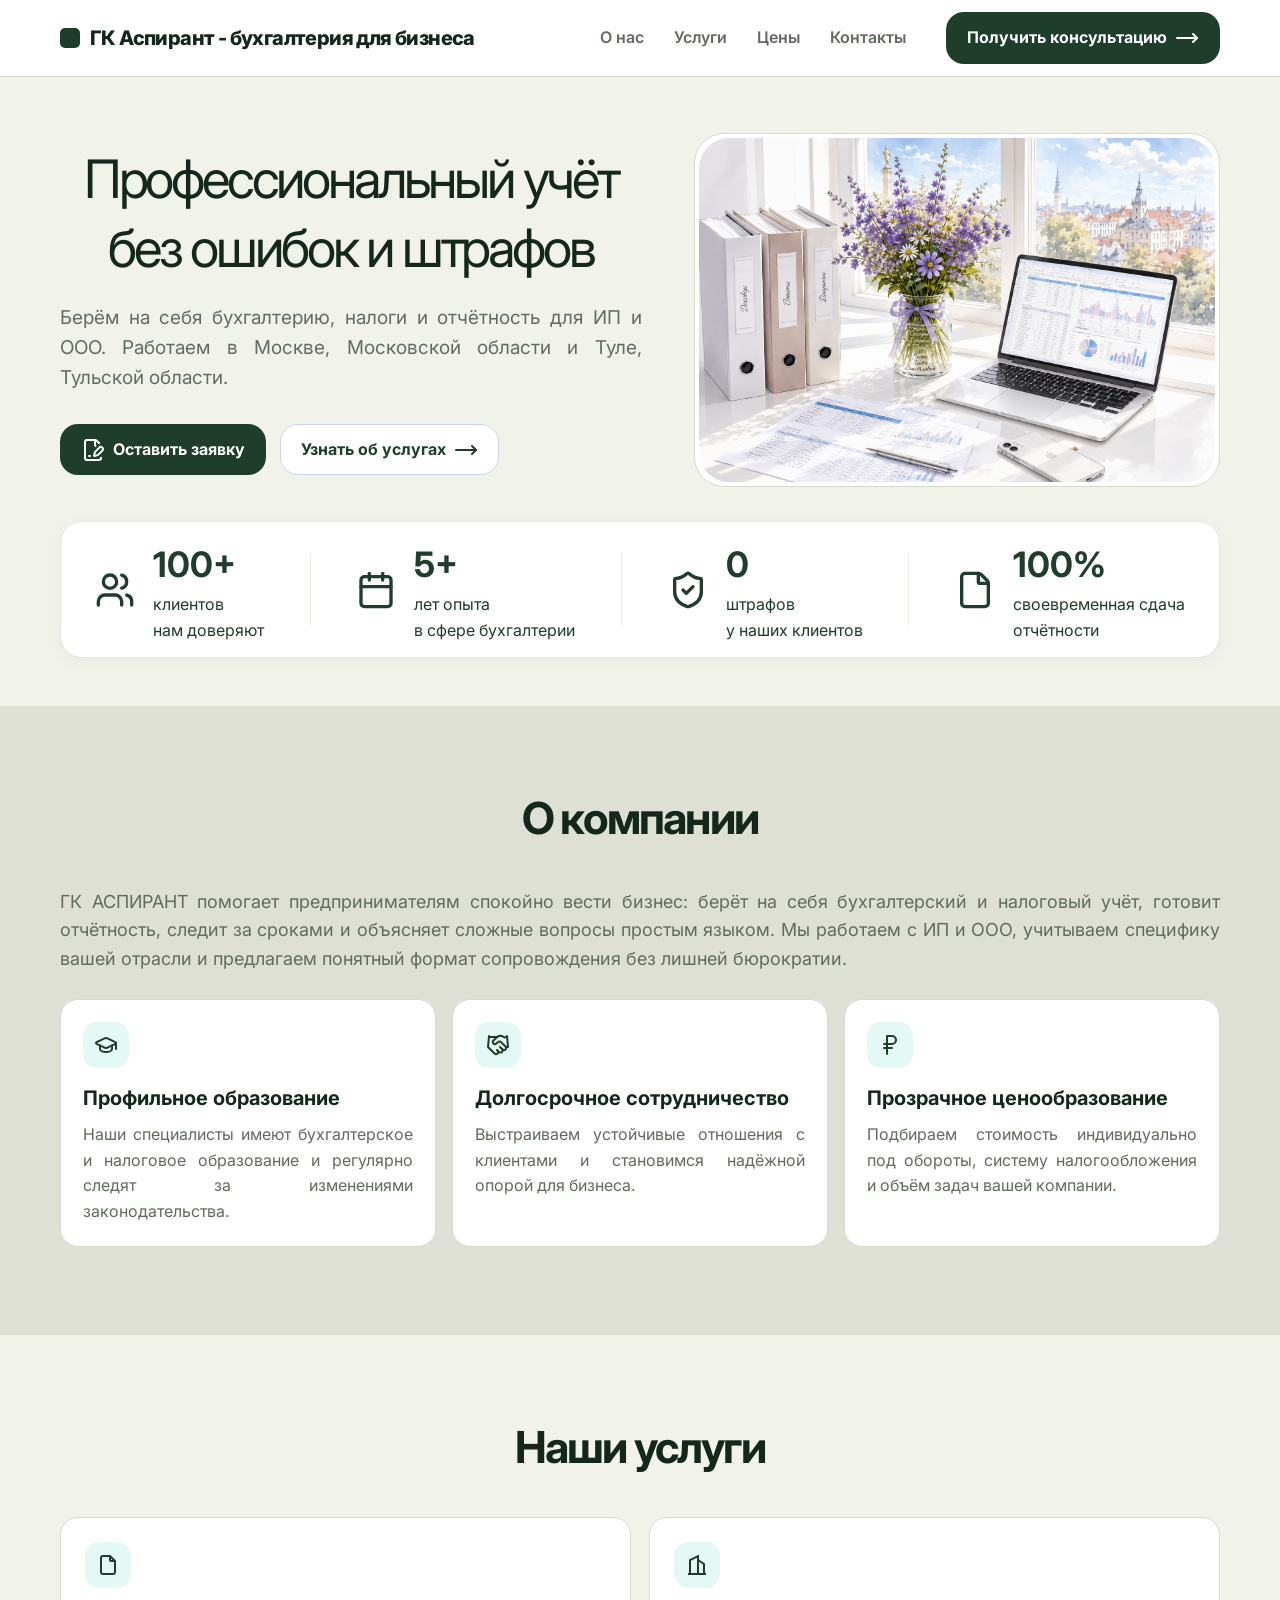
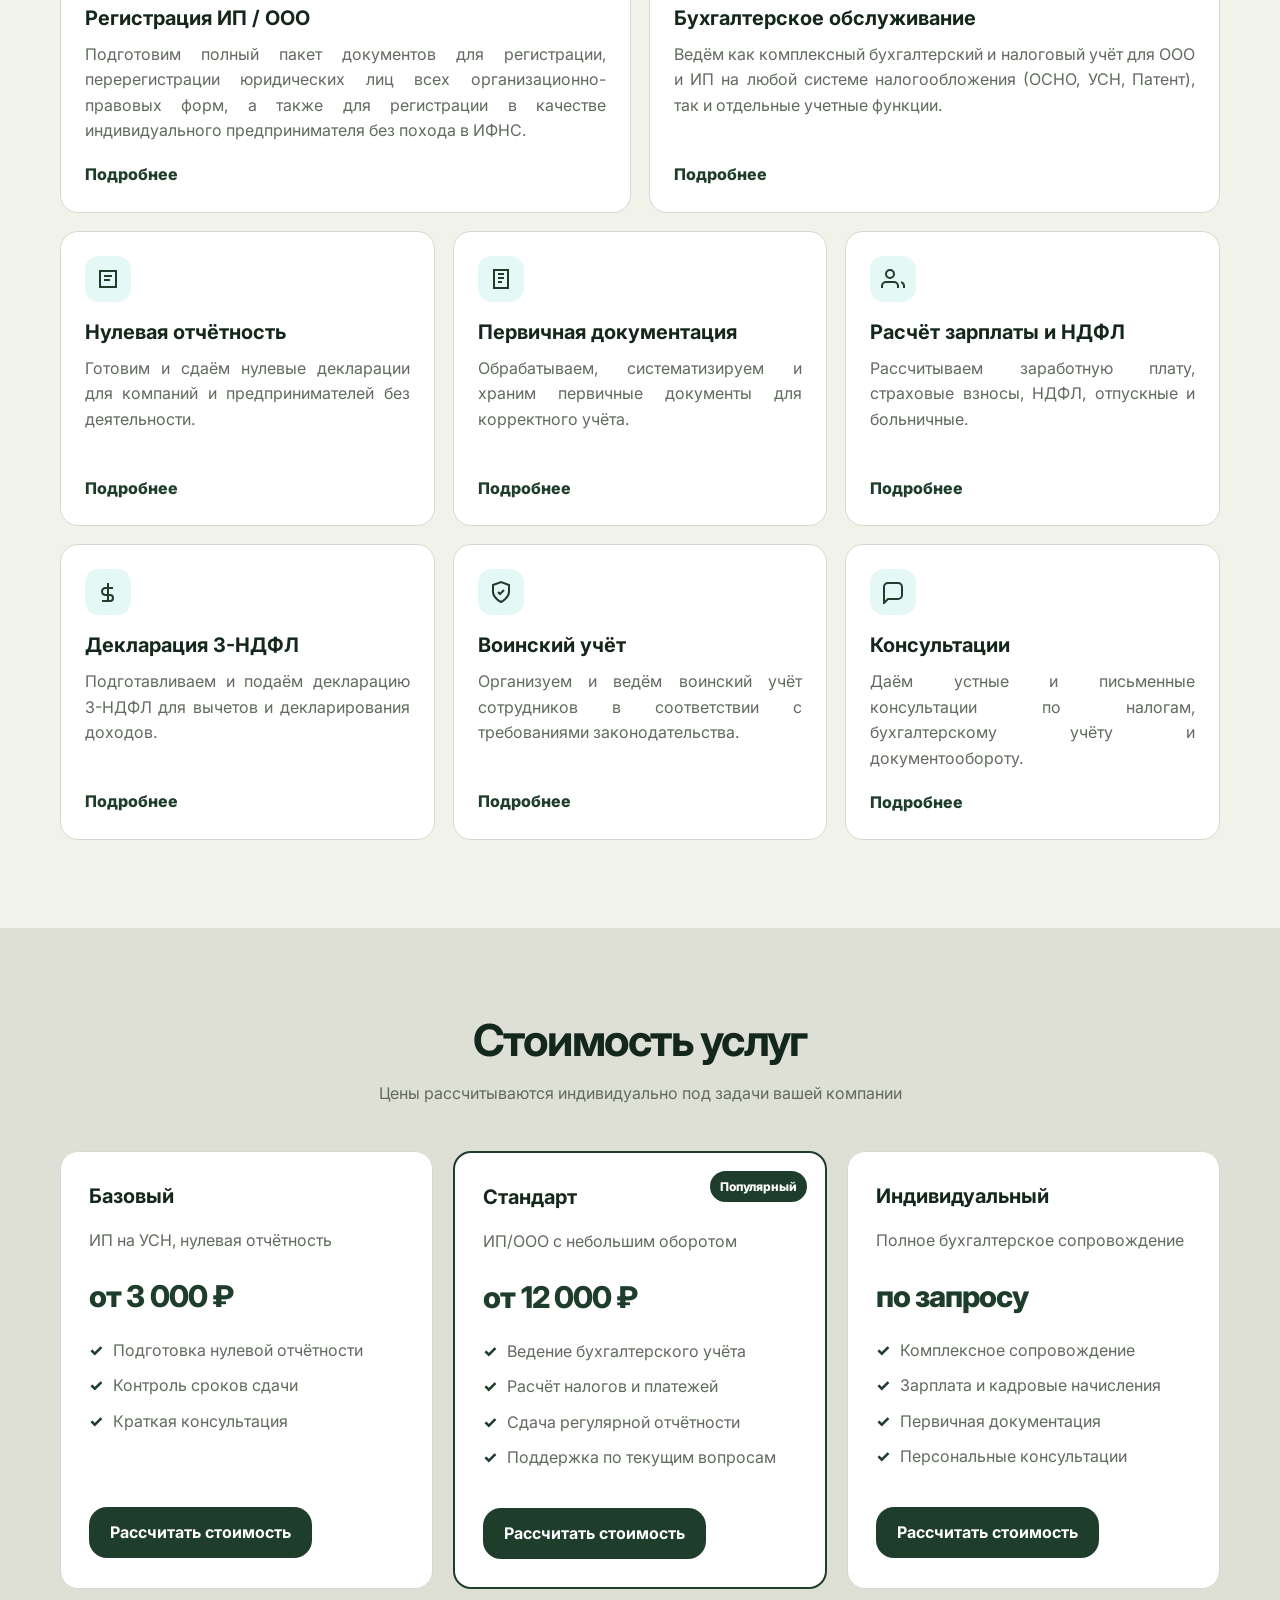
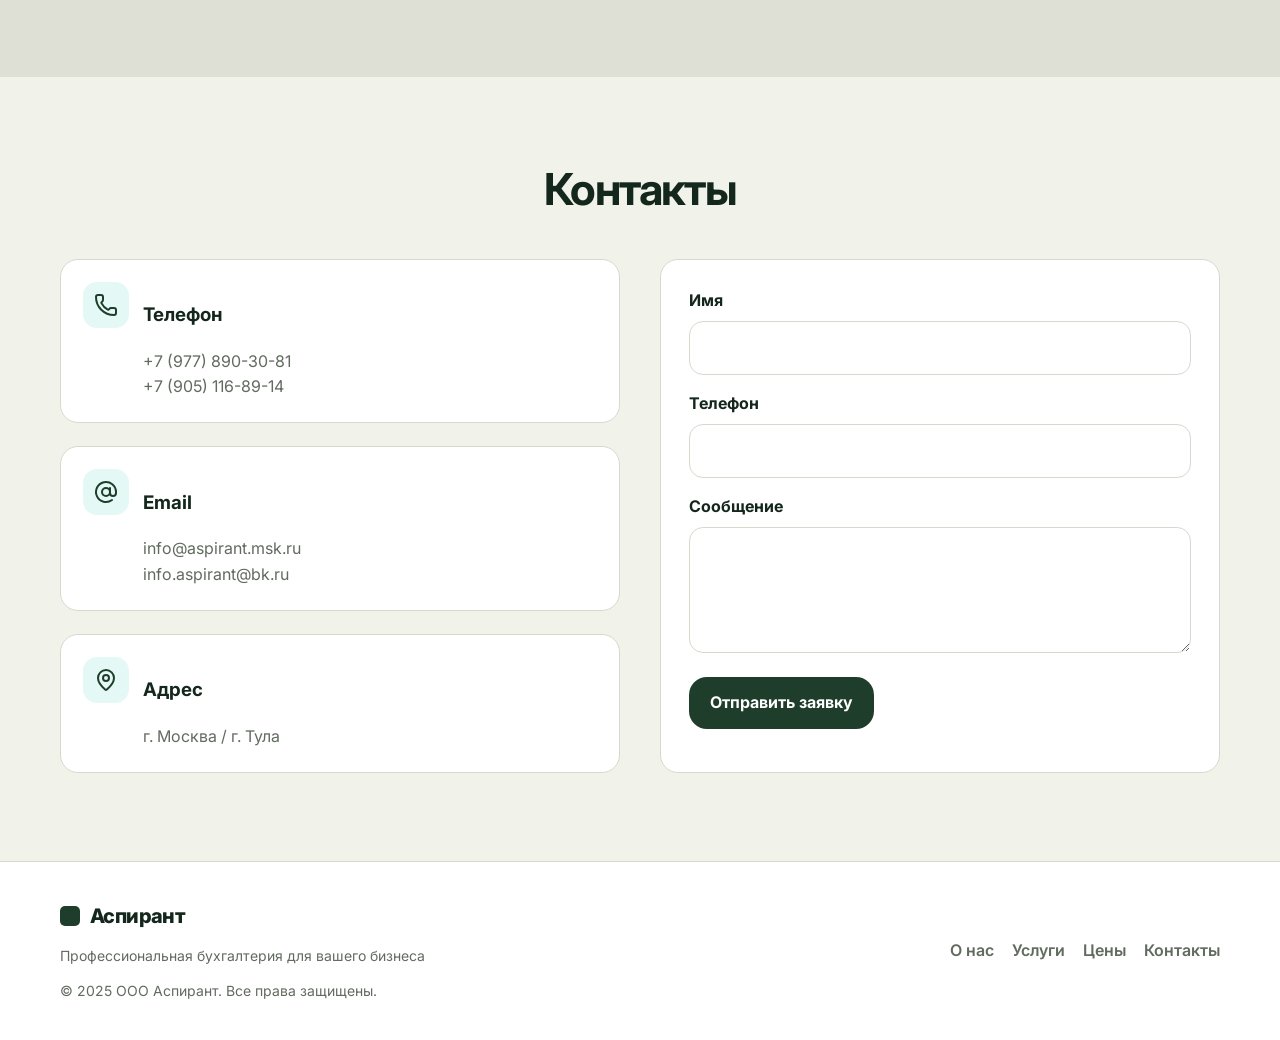
==== index.html @ 0f29de4e "another one" ====
<!doctype html>
<html lang="ru">
	<head>
		<meta charset="UTF-8" />
		<meta name="viewport" content="width=device-width, initial-scale=1.0" />
		<meta
			name="description"
			content="ООО Аспирант — бухгалтерское сопровождение, налоги и отчётность для ИП и ООО в Москве и Туле."
		/>
		<title>ООО Аспирант — бухгалтерия для бизнеса</title>
		<link rel="preconnect" href="https://fonts.googleapis.com" />
		<link rel="preconnect" href="https://fonts.gstatic.com" crossorigin />
		<link
			href="https://fonts.googleapis.com/css2?family=Inter:wght@400;500;600;700;800&display=swap"
			rel="stylesheet"
		/>
		<link rel="stylesheet" href="style.css" />
	</head>
	<body>
		<header class="site-header">
			<div class="container navbar">
				<a class="logo" href="#hero" aria-label="ГК Аспирант">
					<span class="logo-mark" aria-hidden="true"></span>
					<span class="logo-text">ГК Аспирант - бухгалтерия для бизнеса</span>
				</a>
				<nav class="nav-menu" id="navMenu" aria-label="Основная навигация">
					<ul class="nav-links">
						<li><a class="nav-link" href="#about">О нас</a></li>
						<li><a class="nav-link" href="#services">Услуги</a></li>
						<li><a class="nav-link" href="#pricing">Цены</a></li>
						<li><a class="nav-link" href="#contacts">Контакты</a></li>
					</ul>
					<a class="btn btn-primary" href="#contacts"
						>Получить консультацию
						<svg
							xmlns="http://www.w3.org/2000/svg"
							width="24"
							height="24"
							viewBox="0 0 24 24"
							fill="none"
							stroke="currentColor"
							stroke-width="2"
							stroke-linecap="round"
							stroke-linejoin="round"
							class="lucide lucide-move-right-icon lucide-move-right"
						>
							<path d="M18 8L22 12L18 16" />
							<path d="M2 12H22" /></svg
					></a>
				</nav>
				<button
					class="hamburger"
					id="hamburger"
					type="button"
					aria-label="Открыть меню"
					aria-controls="navMenu"
					aria-expanded="false"
				>
					<span></span><span></span><span></span>
				</button>
			</div>
		</header>

		<main>
			<section class="hero fade-in" id="hero">
				<div class="container">
					<div class="hero-grid">
						<div>
							<!-- <span class="tag-pill">Бухгалтерия для бизнеса</span> -->
							<p class="main-text">Профессиональный учёт без ошибок и штрафов</p>
							<p class="hero-text">
								Берём на себя бухгалтерию, налоги и отчётность для ИП и ООО.
								Работаем в Москве, Московской области и Туле, Тульской области.
							</p>
							<div class="hero-actions">
								<a class="btn btn-primary" href="#contacts">
									<svg
										xmlns="http://www.w3.org/2000/svg"
										width="24"
										height="24"
										viewBox="0 0 24 24"
										fill="none"
										stroke="currentColor"
										stroke-width="2"
										stroke-linecap="round"
										stroke-linejoin="round"
										class="lucide lucide-file-pen-line-icon lucide-file-pen-line"
									>
										<path
											d="M14.364 13.634a2 2 0 0 0-.506.854l-.837 2.87a.5.5 0 0 0 .62.62l2.87-.837a2 2 0 0 0 .854-.506l4.013-4.009a1 1 0 0 0-3.004-3.004z"
										/>
										<path d="M14.487 7.858A1 1 0 0 1 14 7V2" />
										<path
											d="M20 19.645V20a2 2 0 0 1-2 2H6a2 2 0 0 1-2-2V4a2 2 0 0 1 2-2h8a2.4 2.4 0 0 1 1.704.706l2.516 2.516"
										/>
										<path d="M8 18h1" />
									</svg>
									Оставить заявку</a
								>
								<a class="btn btn-ghost" href="#services"
									>Узнать об услугах
									<svg
										xmlns="http://www.w3.org/2000/svg"
										width="24"
										height="24"
										viewBox="0 0 24 24"
										fill="none"
										stroke="#1e3d2b"
										stroke-width="2"
										stroke-linecap="round"
										stroke-linejoin="round"
										class="lucide lucide-move-right-icon lucide-move-right"
									>
										<path d="M18 8L22 12L18 16" />
										<path d="M2 12H22" />
									</svg>
								</a>
							</div>
						</div>
						<div
							class="illustration-card"
							aria-label="Иллюстрация бухгалтерских документов, калькулятора и монет"
						>
							<img
								src="images/hero.png"
								alt="Бухгалтерские документы и калькулятор"
							/>
						</div>
					</div>
					<section class="stats">
						<div class="stat">
							<div class="icon purple">
								<svg
									xmlns="http://www.w3.org/2000/svg"
									width="40"
									height="40"
									viewBox="0 0 24 24"
									fill="none"
									stroke="#1e3d2b"
									stroke-width="2"
									stroke-linecap="round"
									stroke-linejoin="round"
									class="lucide lucide-users-icon lucide-users"
								>
									<path d="M16 21v-2a4 4 0 0 0-4-4H6a4 4 0 0 0-4 4v2" />
									<path d="M16 3.128a4 4 0 0 1 0 7.744" />
									<path d="M22 21v-2a4 4 0 0 0-3-3.87" />
									<circle cx="9" cy="7" r="4" />
								</svg>
							</div>

							<div class="stat-info">
								<strong>100+</strong>
								клиентов<br />нам доверяют
							</div>
						</div>

						<div class="divider"></div>

						<div class="stat">
							<div class="icon green">
								<svg
									xmlns="http://www.w3.org/2000/svg"
									width="40"
									height="40"
									viewBox="0 0 24 24"
									fill="none"
									stroke="#1e3d2b"
									stroke-width="2"
									stroke-linecap="round"
									stroke-linejoin="round"
									class="lucide lucide-calendar-icon lucide-calendar"
								>
									<path d="M8 2v4" />
									<path d="M16 2v4" />
									<rect width="18" height="18" x="3" y="4" rx="2" />
									<path d="M3 10h18" />
								</svg>
							</div>

							<div class="stat-info">
								<strong>5+</strong>
								лет опыта<br />в сфере бухгалтерии
							</div>
						</div>

						<div class="divider"></div>

						<div class="stat">
							<div class="icon yellow">
								<svg
									xmlns="http://www.w3.org/2000/svg"
									width="40"
									height="40"
									viewBox="0 0 24 24"
									fill="none"
									stroke="#1e3d2b"
									stroke-width="2"
									stroke-linecap="round"
									stroke-linejoin="round"
									class="lucide lucide-shield-check-icon lucide-shield-check"
								>
									<path
										d="M20 13c0 5-3.5 7.5-7.66 8.95a1 1 0 0 1-.67-.01C7.5 20.5 4 18 4 13V6a1 1 0 0 1 1-1c2 0 4.5-1.2 6.24-2.72a1.17 1.17 0 0 1 1.52 0C14.51 3.81 17 5 19 5a1 1 0 0 1 1 1z"
									/>
									<path d="m9 12 2 2 4-4" />
								</svg>
							</div>

							<div class="stat-info">
								<strong>0</strong>
								штрафов<br />у наших клиентов
							</div>
						</div>

						<div class="divider"></div>

						<div class="stat">
							<div class="icon dark">
								<svg
									xmlns="http://www.w3.org/2000/svg"
									width="40"
									height="40"
									viewBox="0 0 24 24"
									fill="none"
									stroke="#1e3d2b"
									stroke-width="2"
									stroke-linecap="round"
									stroke-linejoin="round"
									class="lucide lucide-file-icon lucide-file"
								>
									<path
										d="M6 22a2 2 0 0 1-2-2V4a2 2 0 0 1 2-2h8a2.4 2.4 0 0 1 1.704.706l3.588 3.588A2.4 2.4 0 0 1 20 8v12a2 2 0 0 1-2 2z"
									/>
									<path d="M14 2v5a1 1 0 0 0 1 1h5" />
								</svg>
							</div>

							<div class="stat-info">
								<strong>100%</strong>
								своевременная сдача<br />отчётности
							</div>
						</div>
					</section>
				</div>
			</section>

			<section class="section-muted fade-in" id="about">
				<div class="container">
					<div class="section-header">
						<h2 class="section-title">О компании</h2>
					</div>
					<p class="lead">
						ГК АСПИРАНТ помогает предпринимателям спокойно вести бизнес: берёт на себя
						бухгалтерский и налоговый учёт, готовит отчётность, следит за сроками и
						объясняет сложные вопросы простым языком. Мы работаем с ИП и ООО, учитываем
						специфику вашей отрасли и предлагаем понятный формат сопровождения без
						лишней бюрократии.
					</p>
					<div class="about-grid">
						<div class="feature-list">
							<article class="feature-card card-hover">
								<span class="icon-box" aria-hidden="true">
									<svg
										xmlns="http://www.w3.org/2000/svg"
										width="24"
										height="24"
										viewBox="0 0 24 24"
										fill="none"
										stroke="#1e3d2b"
										stroke-width="2"
										stroke-linecap="round"
										stroke-linejoin="round"
										class="lucide lucide-graduation-cap-icon lucide-graduation-cap"
									>
										<path
											d="M21.42 10.922a1 1 0 0 0-.019-1.838L12.83 5.18a2 2 0 0 0-1.66 0L2.6 9.08a1 1 0 0 0 0 1.832l8.57 3.908a2 2 0 0 0 1.66 0z"
										/>
										<path d="M22 10v6" />
										<path d="M6 12.5V16a6 3 0 0 0 12 0v-3.5" />
									</svg>
								</span>
								<h3>Профильное образование</h3>
								<p>
									Наши специалисты имеют бухгалтерское и налоговое образование и
									регулярно следят за изменениями законодательства.
								</p>
							</article>
							<article class="feature-card card-hover">
								<span class="icon-box" aria-hidden="true">
									<svg
										xmlns="http://www.w3.org/2000/svg"
										width="24"
										height="24"
										viewBox="0 0 24 24"
										fill="none"
										stroke="#1e3d2b"
										stroke-width="2"
										stroke-linecap="round"
										stroke-linejoin="round"
										class="lucide lucide-handshake-icon lucide-handshake"
									>
										<path d="m11 17 2 2a1 1 0 1 0 3-3" />
										<path
											d="m14 14 2.5 2.5a1 1 0 1 0 3-3l-3.88-3.88a3 3 0 0 0-4.24 0l-.88.88a1 1 0 1 1-3-3l2.81-2.81a5.79 5.79 0 0 1 7.06-.87l.47.28a2 2 0 0 0 1.42.25L21 4"
										/>
										<path d="m21 3 1 11h-2" />
										<path d="M3 3 2 14l6.5 6.5a1 1 0 1 0 3-3" />
										<path d="M3 4h8" />
									</svg>
								</span>
								<h3>Долгосрочное сотрудничество</h3>
								<p>
									Выстраиваем устойчивые отношения с клиентами и становимся
									надёжной опорой для бизнеса.
								</p>
							</article>
							<article class="feature-card card-hover">
								<span class="icon-box" aria-hidden="true">
									<svg
										xmlns="http://www.w3.org/2000/svg"
										width="24"
										height="24"
										viewBox="0 0 24 24"
										fill="none"
										stroke="#1e3d2b"
										stroke-width="2"
										stroke-linecap="round"
										stroke-linejoin="round"
										class="lucide lucide-russian-ruble-icon lucide-russian-ruble"
									>
										<path d="M6 11h8a4 4 0 0 0 0-8H9v18" />
										<path d="M6 15h8" />
									</svg>
								</span>
								<h3>Прозрачное ценообразование</h3>
								<p>
									Подбираем стоимость индивидуально под обороты, систему
									налогообложения и объём задач вашей компании.
								</p>
							</article>
						</div>
					</div>
				</div>
			</section>

			<section class="fade-in" id="services">
				<div class="container">
					<div class="section-header"><h2 class="section-title">Наши услуги</h2></div>
					<div class="services-grid">
						<article class="service-card card-hover">
							<div class="service-items">
								<span class="icon-box" aria-hidden="true">
									<svg
										width="24"
										height="24"
										viewBox="0 0 24 24"
										fill="none"
										stroke="currentColor"
										stroke-width="2"
									>
										<path d="M14 3v4a1 1 0 0 0 1 1h4" />
										<path
											d="M17 21H7a2 2 0 0 1-2-2V5a2 2 0 0 1 2-2h7l5 5v11a2 2 0 0 1-2 2z"
										/>
									</svg>
								</span>
								<h3>Регистрация ИП / ООО</h3>
								<div class="service-card-info">
									<p>
										Подготовим полный пакет документов для регистрации,
										перерегистрации юридических лиц всех организационно-правовых
										форм, а также для регистрации в качестве индивидуального
										предпринимателя без похода в ИФНС.
									</p>
								</div>
								<button class="details-link" type="button">Подробнее</button>
								<div class="service-details">
									<div>
										<p>
											Подскажем подходящую систему налогообложения, проверим
											данные и сопроводим процесс до получения регистрационных
											документов.
										</p>
									</div>
								</div>
							</div>
						</article>
						<article class="service-card card-hover">
							<div class="service-items">
								<span class="icon-box" aria-hidden="true">
									<svg
										width="24"
										height="24"
										viewBox="0 0 24 24"
										fill="none"
										stroke="currentColor"
										stroke-width="2"
									>
										<path d="M3 21h18" />
										<path d="M5 21V7l8-4v18" />
										<path d="M19 21V11l-6-4" />
									</svg>
								</span>
								<h3>Бухгалтерское обслуживание</h3>
								<div class="service-card-info">
									<p>
										Ведём как комплексный бухгалтерский и налоговый учёт для ООО
										и ИП на любой системе налогообложения (ОСНО, УСН, Патент),
										так и отдельные учетные функции.
									</p>
								</div>
								<button class="details-link" type="button">Подробнее</button>
								<div class="service-details">
									<div>
										<p>
											Берём на себя регулярные задачи бухгалтерии:
											формирование первичной документации, учет доходов и
											расходов, начисление налогов и страховых взносов,
											подготовка и сдача отчетности .
										</p>
									</div>
								</div>
							</div>
						</article>
						<article class="service-card card-hover">
							<div class="service-items">
								<span class="icon-box" aria-hidden="true">
									<svg
										width="24"
										height="24"
										viewBox="0 0 24 24"
										fill="none"
										stroke="currentColor"
										stroke-width="2"
									>
										<path d="M4 4h16v16H4z" />
										<path d="M8 9h8M8 13h6" />
									</svg>
								</span>
								<h3>Нулевая отчётность</h3>
								<div class="service-card-info">
									<p>
										Готовим и сдаём нулевые декларации для компаний и
										предпринимателей без деятельности.
									</p>
								</div>
								<button class="details-link" type="button">Подробнее</button>
								<div class="service-details">
									<div>
										<p>
											Контролируем сроки подачи, формируем комплект отчётности
											и помогаем избежать штрафов за просрочку.
										</p>
									</div>
								</div>
							</div>
						</article>
						<article class="service-card card-hover">
							<div class="service-items">
								<span class="icon-box" aria-hidden="true">
									<svg
										width="24"
										height="24"
										viewBox="0 0 24 24"
										fill="none"
										stroke="currentColor"
										stroke-width="2"
									>
										<path d="M9 7h6M9 11h6M9 15h4" />
										<path d="M5 3h14v18H5z" />
									</svg>
								</span>
								<h3>Первичная документация</h3>
								<div class="service-card-info">
									<p>
										Обрабатываем, систематизируем и храним первичные документы
										для корректного учёта.
									</p>
								</div>
								<button class="details-link" type="button">Подробнее</button>
								<div class="service-details">
									<div>
										<p>
											Проверяем закрывающие документы, акты, накладные и
											счета, помогаем восстановить недостающие бумаги.
										</p>
									</div>
								</div>
							</div>
						</article>
						<article class="service-card card-hover">
							<div class="service-items">
								<span class="icon-box" aria-hidden="true">
									<svg
										width="24"
										height="24"
										viewBox="0 0 24 24"
										fill="none"
										stroke="currentColor"
										stroke-width="2"
									>
										<path d="M17 21v-2a4 4 0 0 0-4-4H5a4 4 0 0 0-4 4v2" />
										<circle cx="9" cy="7" r="4" />
										<path d="M23 21v-2a4 4 0 0 0-3-3.87" />
									</svg>
								</span>
								<h3>Расчёт зарплаты и НДФЛ</h3>
								<div class="service-card-info">
									<p>
										Рассчитываем заработную плату, страховые взносы, НДФЛ,
										отпускные и больничные.
									</p>
								</div>
								<button class="details-link" type="button">Подробнее</button>
								<div class="service-details">
									<div>
										<p>
											Обеспечим полный спектр услуг: расчет заработной платы,
											начисление налогов и взносов в государственные фонды,
											формирование платежных ведомостей и расчетных листков
											для сотрудников, подготовка и сдача отчетности по
											зарплате в налоговые органы и фонды социального
											страхования
										</p>
									</div>
								</div>
							</div>
						</article>
						<article class="service-card card-hover">
							<div class="service-items">
								<span class="icon-box" aria-hidden="true">
									<svg
										width="24"
										height="24"
										viewBox="0 0 24 24"
										fill="none"
										stroke="currentColor"
										stroke-width="2"
									>
										<path
											d="M12 3v18M17 8H9.5a3.5 3.5 0 0 0 0 7H14a3 3 0 0 1 0 6H6"
										/>
									</svg>
								</span>
								<h3>Декларация 3-НДФЛ</h3>
								<div class="service-card-info">
									<p>
										Подготавливаем и подаём декларацию 3-НДФЛ для вычетов и
										декларирования доходов.
									</p>
								</div>
								<button class="details-link" type="button">Подробнее</button>
								<div class="service-details">
									<div>
										<p>
											Поможем собрать подтверждающие документы, заполнить
											декларацию и отправить её в налоговую инспекцию.
										</p>
									</div>
								</div>
							</div>
						</article>
						<article class="service-card card-hover">
							<div class="service-items">
								<span class="icon-box" aria-hidden="true">
									<svg
										width="24"
										height="24"
										viewBox="0 0 24 24"
										fill="none"
										stroke="currentColor"
										stroke-width="2"
									>
										<path d="M12 22s8-4 8-10V5l-8-3-8 3v7c0 6 8 10 8 10z" />
										<path d="M9 12l2 2 4-4" />
									</svg>
								</span>
								<h3>Воинский учёт</h3>
								<div class="service-card-info">
									<p>
										Организуем и ведём воинский учёт сотрудников в соответствии
										с требованиями законодательства.
									</p>
								</div>
								<button class="details-link" type="button">Подробнее</button>
								<div class="service-details">
									<div>
										<p>
											Подготовим документы, журналы и уведомления, поможем
											наладить процесс взаимодействия с военкоматом.
										</p>
									</div>
								</div>
							</div>
						</article>
						<article class="service-card card-hover">
							<div class="service-items">
								<span class="icon-box" aria-hidden="true">
									<svg
										width="24"
										height="24"
										viewBox="0 0 24 24"
										fill="none"
										stroke="currentColor"
										stroke-width="2"
									>
										<path
											d="M21 15a4 4 0 0 1-4 4H7l-4 4V7a4 4 0 0 1 4-4h10a4 4 0 0 1 4 4z"
										/>
									</svg>
								</span>
								<h3>Консультации</h3>
								<div class="service-card-info">
									<p>
										Даём устные и письменные консультации по налогам,
										бухгалтерскому учёту и документообороту.
									</p>
								</div>
								<button class="details-link" type="button">Подробнее</button>
								<div class="service-details">
									<div>
										<p>
											Разберём вашу ситуацию, предложим безопасные варианты
											действий и подготовим понятные рекомендации.
										</p>
									</div>
								</div>
							</div>
						</article>
					</div>
				</div>
			</section>

			<section class="section-muted fade-in" id="pricing">
				<div class="container">
					<div class="section-header">
						<h2 class="section-title">Стоимость услуг</h2>
						<p class="section-subtitle">
							Цены рассчитываются индивидуально под задачи вашей компании
						</p>
					</div>
					<div class="pricing-grid">
						<article class="pricing-card card-hover">
							<h3>Базовый</h3>
							<p class="muted">ИП на УСН, нулевая отчётность</p>
							<div class="price">от 3 000 ₽</div>
							<div class="list-size">
								<ul class="check-list">
									<li>Подготовка нулевой отчётности</li>
									<li>Контроль сроков сдачи</li>
									<li>Краткая консультация</li>
								</ul>
							</div>
							<a class="btn btn-primary" href="#contacts">Рассчитать стоимость</a>
						</article>
						<article class="pricing-card popular card-hover">
							<span class="badge">Популярный</span>
							<h3>Стандарт</h3>
							<p class="muted">ИП/ООО с небольшим оборотом</p>
							<div class="price">от 12 000 ₽</div>
							<div class="list-size">
								<ul class="check-list">
									<li>Ведение бухгалтерского учёта</li>
									<li>Расчёт налогов и платежей</li>
									<li>Сдача регулярной отчётности</li>
									<li>Поддержка по текущим вопросам</li>
								</ul>
							</div>
							<a class="btn btn-primary" href="#contacts">Рассчитать стоимость</a>
						</article>
						<article class="pricing-card card-hover">
							<h3>Индивидуальный</h3>
							<p class="muted">Полное бухгалтерское сопровождение</p>
							<div class="price">по запросу</div>
							<div class="list-size">
								<ul class="check-list">
									<li>Комплексное сопровождение</li>
									<li>Зарплата и кадровые начисления</li>
									<li>Первичная документация</li>
									<li>Персональные консультации</li>
								</ul>
							</div>
							<a class="btn btn-primary" href="#contacts">Рассчитать стоимость</a>
						</article>
					</div>
				</div>
			</section>

			<section class="fade-in" id="contacts">
				<div class="container">
					<div class="section-header"><h2 class="section-title">Контакты</h2></div>
					<div class="contact-grid">
						<div class="contact-items">
							<article class="contact-card contact-row card-hover">
								<span class="icon-box" aria-hidden="true">
									<svg
										xmlns="http://www.w3.org/2000/svg"
										width="24"
										height="24"
										viewBox="0 0 24 24"
										fill="none"
										stroke="#1e3d2b"
										stroke-width="2"
										stroke-linecap="round"
										stroke-linejoin="round"
										class="lucide lucide-phone-icon lucide-phone"
									>
										<path
											d="M13.832 16.568a1 1 0 0 0 1.213-.303l.355-.465A2 2 0 0 1 17 15h3a2 2 0 0 1 2 2v3a2 2 0 0 1-2 2A18 18 0 0 1 2 4a2 2 0 0 1 2-2h3a2 2 0 0 1 2 2v3a2 2 0 0 1-.8 1.6l-.468.351a1 1 0 0 0-.292 1.233 14 14 0 0 0 6.392 6.384"
										/>
									</svg>
								</span>
								<div>
									<h3>Телефон</h3>
									<!-- TODO: заменить placeholder телефона на актуальный номер -->
									<p>+7 (977) 890-30-81</p>
									<p>+7 (905) 116-89-14</p>
								</div>
							</article>
							<article class="contact-card contact-row card-hover">
								<span class="icon-box" aria-hidden="true">
									<svg
										xmlns="http://www.w3.org/2000/svg"
										width="24"
										height="24"
										viewBox="0 0 24 24"
										fill="none"
										stroke="#1e3d2b"
										stroke-width="2"
										stroke-linecap="round"
										stroke-linejoin="round"
										class="lucide lucide-at-sign-icon lucide-at-sign"
									>
										<circle cx="12" cy="12" r="4" />
										<path d="M16 8v5a3 3 0 0 0 6 0v-1a10 10 0 1 0-4 8" />
									</svg>
								</span>
								<div>
									<h3>Email</h3>
									<!-- TODO: заменить placeholder email на актуальный адрес -->
									<p>info@aspirant.msk.ru</p>
									<p>info.aspirant@bk.ru</p>
								</div>
							</article>
							<article class="contact-card contact-row card-hover">
								<span class="icon-box" aria-hidden="true">
									<svg
										xmlns="http://www.w3.org/2000/svg"
										width="24"
										height="24"
										viewBox="0 0 24 24"
										fill="none"
										stroke="#1e3d2b"
										stroke-width="2"
										stroke-linecap="round"
										stroke-linejoin="round"
										class="lucide lucide-map-pin-icon lucide-map-pin"
									>
										<path
											d="M20 10c0 4.993-5.539 10.193-7.399 11.799a1 1 0 0 1-1.202 0C9.539 20.193 4 14.993 4 10a8 8 0 0 1 16 0"
										/>
										<circle cx="12" cy="10" r="3" />
									</svg>
								</span>
								<div>
									<h3>Адрес</h3>
									<p>г. Москва / г. Тула</p>
								</div>
							</article>
						</div>
						<form
							action="https://api.web3forms.com/submit"
							method="POST"
							class="form-card"
							id="contactForm"
							novalidate
						>
							<input
								type="hidden"
								name="access_key"
								value="7b03467a-8448-4d0a-b924-28e98105e9c9"
							/>
							<div class="field">
								<label for="name">Имя</label>
								<input id="name" name="name" type="text" required />
							</div>
							<div class="field">
								<label for="phone">Телефон</label>
								<input id="phone" name="phone" type="tel" required />
							</div>
							<div class="field">
								<label for="message">Сообщение</label>
								<textarea id="message" name="message" required></textarea>
							</div>
							<button class="btn btn-primary" type="submit">Отправить заявку</button>
							<p class="success-message" id="successMessage">
								Спасибо! Мы свяжемся с вами в ближайшее время.
							</p>
						</form>
					</div>
				</div>
			</section>
		</main>

		<footer class="site-footer">
			<div class="container footer-grid">
				<div>
					<a class="logo" href="#hero"
						><span class="logo-mark" aria-hidden="true"></span><span>Аспирант</span></a
					>
					<p class="copyright">Профессиональная бухгалтерия для вашего бизнеса</p>
					<p class="copyright">© 2025 ООО Аспирант. Все права защищены.</p>
				</div>
				<nav class="footer-links" aria-label="Навигация в подвале">
					<a href="#about">О нас</a><a href="#services">Услуги</a
					><a href="#pricing">Цены</a><a href="#contacts">Контакты</a>
				</nav>
			</div>
		</footer>

		<script src="script.js"></script>
	</body>
</html>
---- style.css ----
:root {
	--color-primary: #1e3d2b;
	--color-primary-light: #e4f9f5;
	--color-text: #14271c;
	--color-text-muted: #616b5f;
	--color-site-header: #11999e;
	--color-bg: #f1f3eb;
	--color-bg-secondary: #dee0d5;
	--color-border: #d6d9ce;
	--color-danger: #dc2626;
	--color-hover: #22382a;
	--container: 1160px;
	--radius: 18px;
	--header-height: 76px;
}

* {
	box-sizing: border-box;
}

html {
	scroll-behavior: smooth;
	scroll-padding-top: calc(var(--header-height) + 18px);
}

body {
	margin: 0;
	/* text-align: justify; */
	font-family:
		'Inter',
		system-ui,
		-apple-system,
		BlinkMacSystemFont,
		'Segoe UI',
		sans-serif;
	color: var(--color-text);
	background: var(--color-bg);
	line-height: 1.6;
}

body.menu-open {
	overflow: hidden;
}

a {
	color: inherit;
	text-decoration: none;
}
img,
svg {
	max-width: 100%;
	display: block;
}
button,
input,
textarea {
	font: inherit;
}

.container {
	width: min(100% - 32px, var(--container));
	margin-inline: auto;
}

.site-header {
	position: sticky;
	top: 0;
	z-index: 100;
	min-height: var(--header-height);
	background: rgba(255, 255, 255, 0.96);
	border-bottom: 1px solid var(--color-border);
	backdrop-filter: blur(10px);
}

.navbar {
	min-height: var(--header-height);
	display: flex;
	align-items: center;
	justify-content: space-between;
	gap: 24px;
}

.logo {
	display: inline-flex;
	align-items: center;
	gap: 10px;
	font-size: clamp(12px, 6vw, 20px);
	/* font-size: 20px; */
	font-weight: 800;
	letter-spacing: -0.03em;
	max-width: 400px;
}

.logo-text {
	white-space: nowrap;
	font-size: clamp(12px, 6vw, 20px);
}

.logo-mark {
	width: 100%;
	max-width: 20px;
	height: 20px;
	background: var(--color-primary);
	border-radius: 5px;
	flex: 0 0 auto;
}

.nav-menu {
	display: flex;
	align-items: center;
	gap: 28px;
}

.nav-links {
	display: flex;
	align-items: center;
	gap: 6px;
	list-style: none;
	margin: 0;
	padding: 0;
}

.nav-link {
	display: inline-flex;
	padding: 10px 12px;
	color: var(--color-text-muted);
	font-weight: 600;
	transition:
		color 0.2s ease,
		background 0.2s ease;
	border-radius: 999px;
}

.nav-link:hover,
.nav-link.active {
	color: var(--color-primary);
	background: var(--color-primary-light);
}

.btn {
	display: inline-flex;
	align-items: center;
	justify-content: center;
	gap: 8px;
	min-height: 46px;
	padding: 12px 20px;
	border: 1px solid transparent;
	border-radius: var(--radius);
	cursor: pointer;
	font-weight: 700;
	transition:
		transform 0.2s ease,
		background 0.2s ease,
		border-color 0.2s ease;
}

.btn:hover {
	transform: translateY(-2px);
}
.btn-primary {
	color: #fff;
	background: var(--color-primary);
}
.btn-primary:hover {
	background: var(--color-hover);
}
.btn-ghost {
	color: var(--color-primary);
	background: #fff;
	border-color: #c8d5ec;
}

.hamburger {
	display: none;
	width: 100%;
	max-width: 44px;
	height: 44px;
	border: 1px solid var(--color-border);
	border-radius: 12px;
	background: #fff;
	cursor: pointer;
	position: relative;
}

.hamburger span {
	position: absolute;
	left: 11px;
	right: 11px;
	height: 2px;
	background: var(--color-text);
	border-radius: 2px;
	transition:
		transform 0.2s ease,
		opacity 0.2s ease,
		top 0.2s ease;
}

.hamburger span:nth-child(1) {
	top: 14px;
}
.hamburger span:nth-child(2) {
	top: 21px;
}
.hamburger span:nth-child(3) {
	top: 28px;
}
.hamburger.active span:nth-child(1) {
	top: 21px;
	transform: rotate(45deg);
}
.hamburger.active span:nth-child(2) {
	opacity: 0;
}
.hamburger.active span:nth-child(3) {
	top: 21px;
	transform: rotate(-45deg);
}

main {
	overflow: hidden;
}

section {
	padding: 88px 0;
}
.section-muted {
	background: var(--color-bg-secondary);
}

.section-header {
	max-width: 720px;
	margin: 0 auto 44px;
	text-align: center;
}

.section-title {
	margin: 0 0 12px;
	font-size: clamp(32px, 5vw, 44px);
	line-height: 1.12;
	letter-spacing: -0.04em;
}

.section-subtitle,
.muted {
	color: var(--color-text-muted);
}

.hero {
	padding: 56px 0 48px;
}

.hero-grid {
	display: grid;
	grid-template-columns: minmax(0, 1.05fr) minmax(320px, 0.95fr);
	gap: 52px;
	align-items: center;
}

.tag-pill {
	display: inline-flex;
	align-items: center;
	margin-bottom: 20px;
	padding: 8px 14px;
	border-radius: 999px;
	color: var(--color-primary);
	background: var(--color-primary-light);
	font-weight: 700;
	font-size: 14px;
}

h1 {
	margin: 0 0 22px;
	max-width: 720px;
	font-size: clamp(40px, 6.8vw, 68px);
	line-height: 1.02;
	letter-spacing: -0.06em;
}

.main-text,
.feature-card,
.service-card,
.hero-text,
.lead {
	text-align: justify;
	overflow-wrap: break-word;
	word-break: normal;
	/* letter-spacing: -0.05em; */
}

.main-text {
	margin: 0 0 20px;
	max-width: 620px;
	color: var(--color-text);
	letter-spacing: -0.06em;
	line-height: 1.3;
	font-size: clamp(36px, 6.8vw, 53px);
	text-align: center;
	hyphens: auto;
	overflow-wrap: break-word;
}

.hero-text {
	margin: 0 0 30px;
	max-width: 620px;
	color: var(--color-text-muted);
	font-size: 19px;
	hyphens: auto;
	overflow-wrap: break-word;
}

.hero-actions {
	display: flex;
	flex-wrap: wrap;
	gap: 14px;
}

.illustration-card {
	padding: 4px;
	border: 1px solid var(--color-border);
	border-radius: 30px;
	background: #fff;
}

.illustration-card img {
	width: 170%;
	height: 280%;
	border-radius: 30px;
	/* object-fit: contain; */
}

.stats {
	margin-top: 34px;
	display: flex;
	flex-wrap: wrap;
	align-items: center;
	justify-content: space-between;

	background: #fff;
	border: 1px solid #e8e5df;
	border-radius: 22px;

	padding: 14px 34px;
	box-shadow: 0 4px 18px rgba(0, 0, 0, 0.04);
}

.stat {
	color: var(--color-primary);
	display: flex;
	align-items: center;
	gap: 18px;
}

.stat-info {
	display: grid;
}

.stat strong {
	font-size: 35px;
}

.divider {
	width: 1px;
	height: 72px;
	background: #ece9e2;
}

.contact-grid {
	display: grid;
	grid-template-columns: 1fr 1fr;
	gap: 40px;
	align-items: start;
}

.lead {
	margin-bottom: 25px;
	font-size: 18px;
	color: var(--color-text-muted);
	hyphens: auto;
	overflow-wrap: break-word;
}

/* .about-grid{
      display: grid;
      grid-template-columns: repeat(3, 1fr);
    } */

.feature-list {
	display: grid;
	grid-template-columns: repeat(3, 1fr);
	gap: 16px;
}

.feature-card,
.service-card,
.pricing-card,
.contact-card,
.form-card {
	border: 1px solid var(--color-border);
	border-radius: var(--radius);
	background: #fff;
	hyphens: auto;
	overflow-wrap: break-word;
}

.feature-card,
.contact-card {
	padding: 22px;
}

.card-hover {
	transition:
		transform 0.2s ease,
		border-color 0.2s ease;
}
.card-hover:hover {
	transform: translateY(-4px);
	border-color: #c8d5ec;
}

.icon-box {
	width: 46px;
	height: 46px;
	display: inline-flex;
	align-items: center;
	justify-content: center;
	margin-bottom: 14px;
	color: var(--color-primary);
	background: var(--color-primary-light);
	border-radius: 14px;
}

.feature-card h3,
.service-card h3,
.pricing-card h3 {
	margin: 0 0 8px;
	font-size: 20px;
}
.feature-card p,
.service-card p {
	margin: 0;
	color: var(--color-text-muted);
	flex: 1;
}

.services-grid {
	display: grid;
	grid-template-columns: repeat(6, 1fr);
	gap: 18px;
}

.service-card {
	padding: 24px;
	grid-column: span 2;
}

.service-card:nth-child(1),
.service-card:nth-child(2) {
	grid-column: span 3; /* 6/3=2 */
}

.service-card-info {
	min-height: 102px;
	margin-bottom: 18px;
}

.service-items {
	display: flex;
	flex-direction: column;
	height: 100%;
}

.details-link {
	align-self: flex-start;
	/* margin-top: auto; */
	padding: 0;
	border: 0;
	background: transparent;
	color: var(--color-primary);
	font-weight: 800;
	cursor: pointer;
}

.service-details {
	display: grid;
	grid-template-rows: 0fr;
	transition: grid-template-rows 0.25s ease;
}

.service-details > div {
	overflow: hidden;
}
.service-card.open .service-details {
	grid-template-rows: 1fr;
}
.service-details p {
	margin-top: 14px;
	padding-top: 14px;
	border-top: 1px solid var(--color-border);
}

.pricing-grid {
	display: grid;
	grid-template-columns: repeat(3, 1fr);
	gap: 20px;
}

.pricing-card {
	position: relative;
	padding: 28px;
}
.pricing-card.popular {
	border: 2px solid var(--color-primary);
}

.badge {
	position: absolute;
	top: 18px;
	right: 18px;
	padding: 6px 10px;
	border-radius: 999px;
	color: #fff;
	background: var(--color-primary);
	font-size: 12px;
	font-weight: 800;
}

.price {
	margin: 18px 0;
	color: var(--color-primary);
	font-size: 30px;
	font-weight: 800;
	letter-spacing: -0.03em;
}

.list-size {
	min-height: 133px;
	margin-bottom: 36px;
}

.check-list {
	padding: 0;
	list-style: none;
	display: grid;
	gap: 10px;
	color: var(--color-text-muted);
}
.check-list li {
	display: flex;
	gap: 10px;
}
.check-list li::before {
	content: '✓';
	color: var(--color-primary);
	font-weight: 800;
}

.contact-items {
	display: grid;
	gap: 23px;
	min-height: 500px;
}
.contact-row {
	display: flex;
	gap: 14px;
	align-items: flex-start;
}
.contact-row p {
	margin: 0;
	color: var(--color-text-muted);
}

.form-card {
	height: 100%;
	padding: 28px;
}
.field {
	margin-bottom: 16px;
}
label {
	display: block;
	margin-bottom: 8px;
	font-weight: 700;
}
input,
textarea {
	width: 100%;
	border: 1px solid var(--color-border);
	border-radius: 14px;
	padding: 13px 14px;
	background: #fff;
	color: var(--color-text);
	outline: none;
	transition:
		border-color 0.2s ease,
		box-shadow 0.2s ease;
}
textarea {
	min-height: 126px;
	resize: vertical;
}
input:focus,
textarea:focus {
	border-color: var(--color-primary);
	box-shadow: 0 0 0 4px var(--color-primary-light);
}
.invalid {
	border-color: var(--color-danger) !important;
}
.success-message {
	display: none;
	margin-top: 14px;
	color: #166534;
	font-weight: 700;
}
.success-message.show {
	display: block;
}

.site-footer {
	padding: 38px 0;
	border-top: 1px solid var(--color-border);
	background: #fff;
}
.footer-grid {
	display: grid;
	grid-template-columns: 1fr auto;
	gap: 24px;
	align-items: center;
}
.footer-links {
	display: flex;
	flex-wrap: wrap;
	gap: 18px;
	color: var(--color-text-muted);
	font-weight: 600;
}
.copyright {
	margin: 12px 0 0;
	color: var(--color-text-muted);
	font-size: 14px;
}

.fade-in {
	opacity: 0;
	transform: translateY(22px);
	transition:
		opacity 0.6s ease,
		transform 0.6s ease;
}
.fade-in.visible {
	opacity: 1;
	transform: translateY(0);
}

@media (max-width: 900px) {
	.hamburger {
		display: inline-flex;
	}
	.nav-menu {
		position: fixed;
		top: var(--header-height);
		left: 0;
		right: 0;
		display: none;
		padding: 20px 16px 28px;
		background: #fff;
		border-bottom: 1px solid var(--color-border);
	}
	.nav-menu.open {
		display: block;
	}
	.nav-links {
		display: grid;
		gap: 8px;
		margin-bottom: 18px;
	}
	.nav-link {
		width: 100%;
	}
	.nav-menu .btn {
		width: 100%;
	}
	.hero-grid,
	.about-grid,
	.contact-grid {
		grid-template-columns: 1fr;
	}
	.hero {
		padding-top: 48px;
	}
	.services-grid,
	.pricing-grid {
		grid-template-columns: repeat(2, 1fr);
	}
	.footer-grid {
		grid-template-columns: 1fr;
	}
}

@media (max-width: 640px) {
	.container {
		width: min(100% - 24px, var(--container));
	}
	section {
		padding: 64px 0;
	}

	.stats .stat {
		width: 100%;
	}

	.divider {
		margin-top: 5px;
		margin-bottom: 5px;
		width: 100%;
		height: 1px;
		background: #ece9e2;
	}

	.hero-actions .btn {
		width: 100%;
	}

	.feature-list,
	.services-grid,
	.pricing-grid {
		grid-template-columns: 1fr;
	}

	.service-card,
	.service-card:nth-child(1),
	.service-card:nth-child(2) {
		grid-column: span 1;
	}

	.illustration-card {
		padding: 14px;
		border-radius: 22px;
	}

	.main-text,
	.feature-card,
	.service-card,
	.hero-text,
	.lead {
		text-align: justify;
	}
}
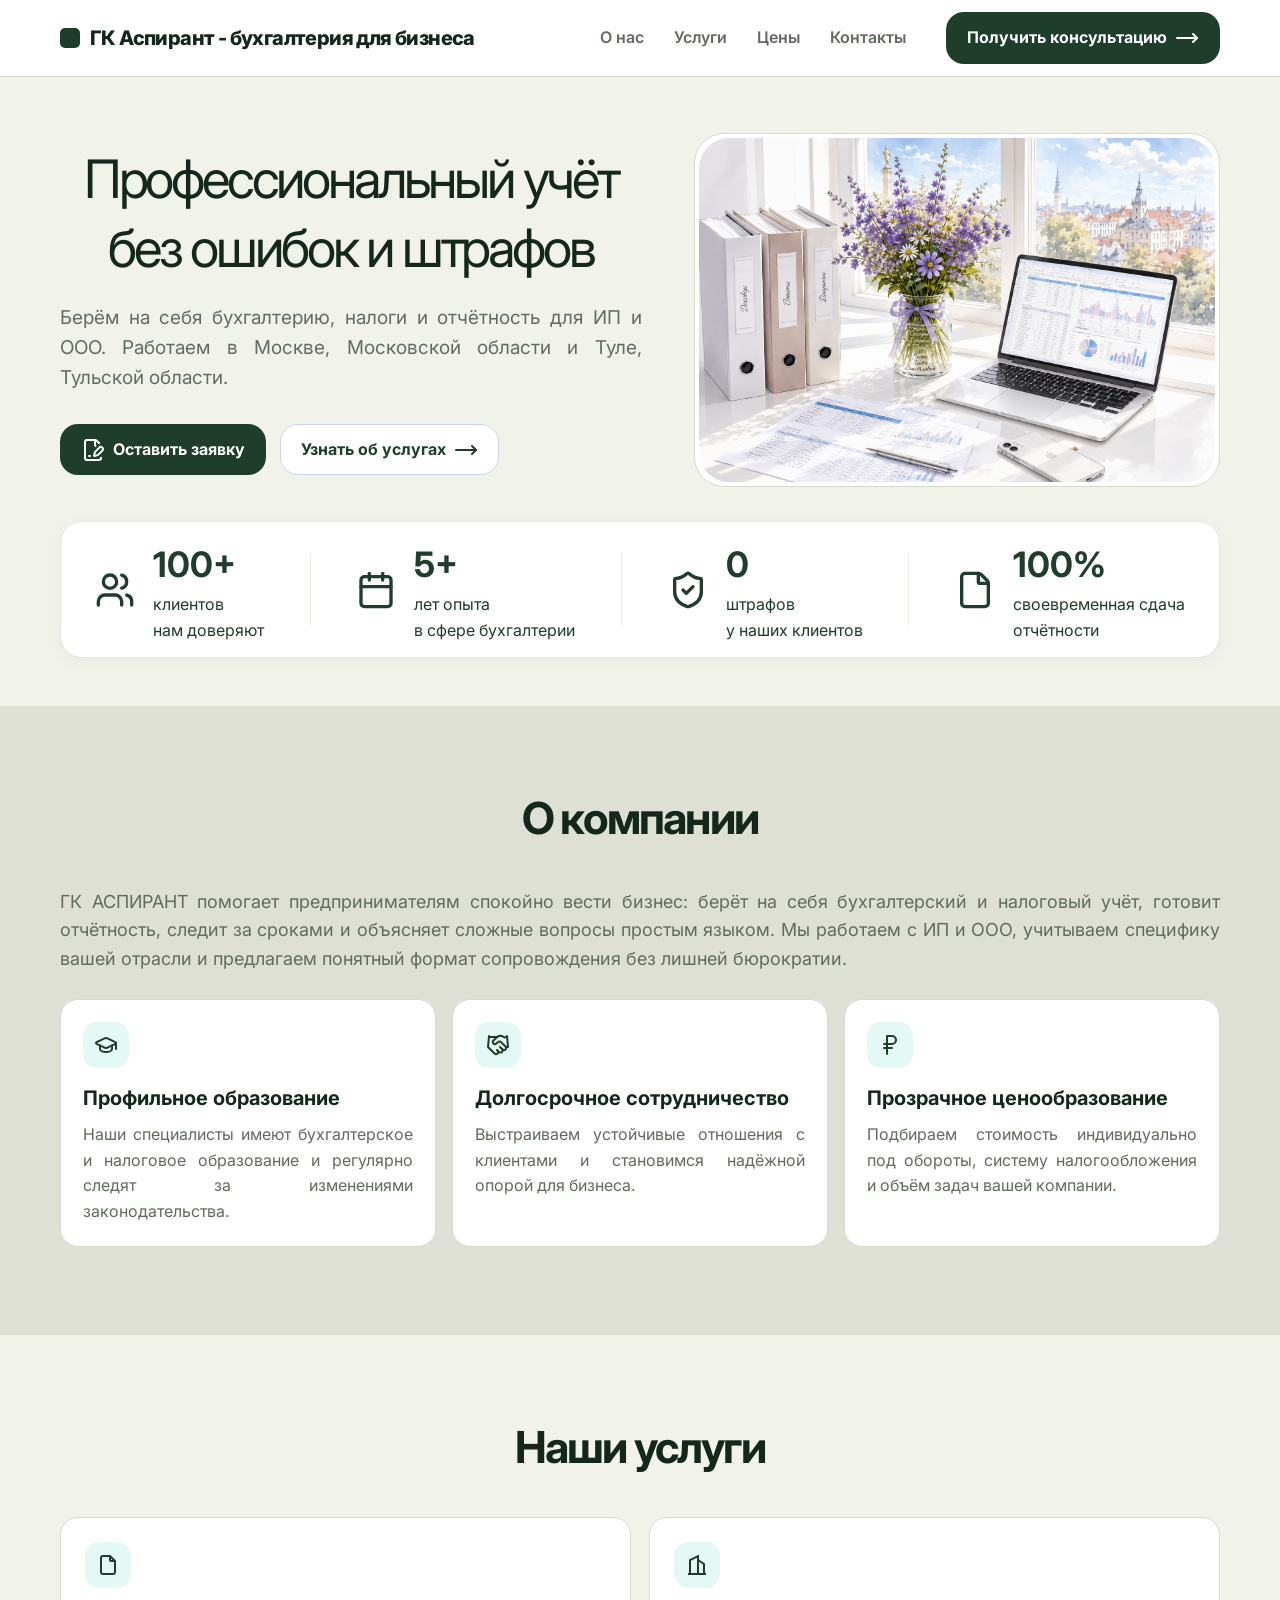
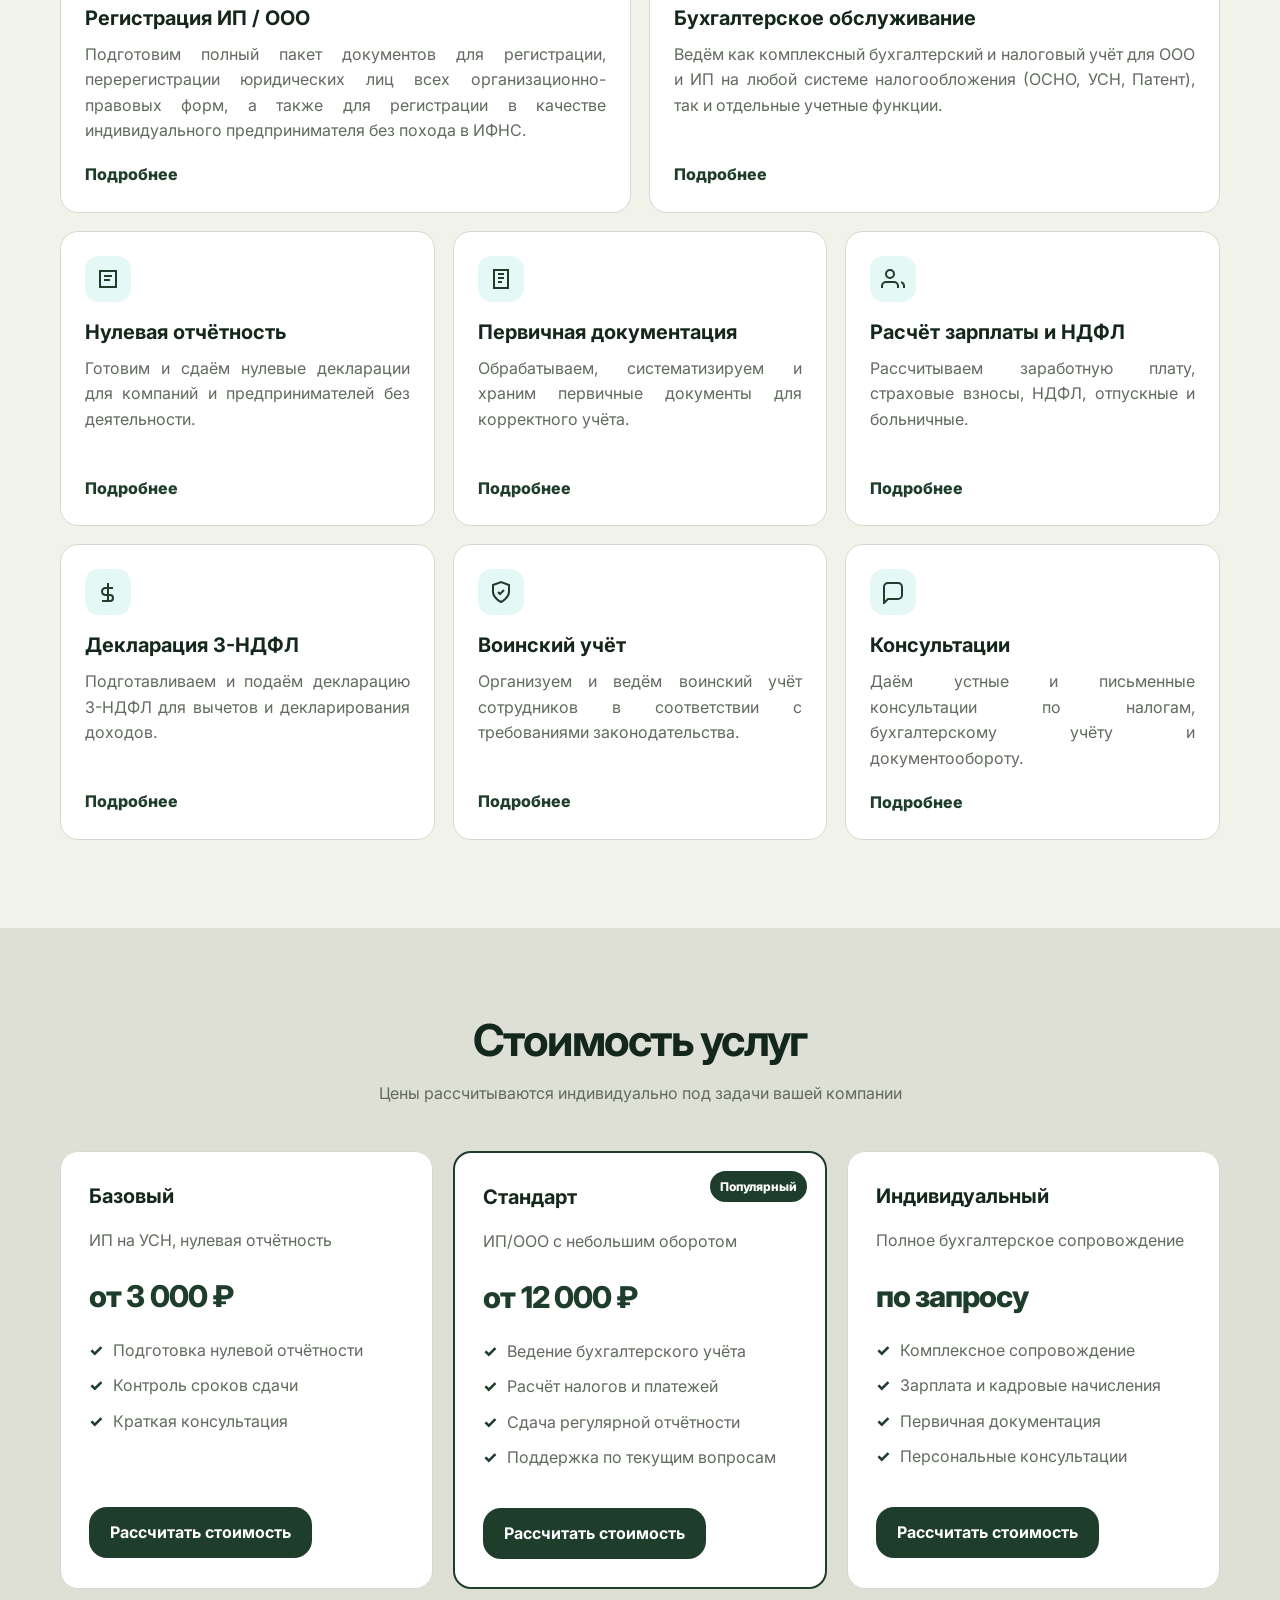
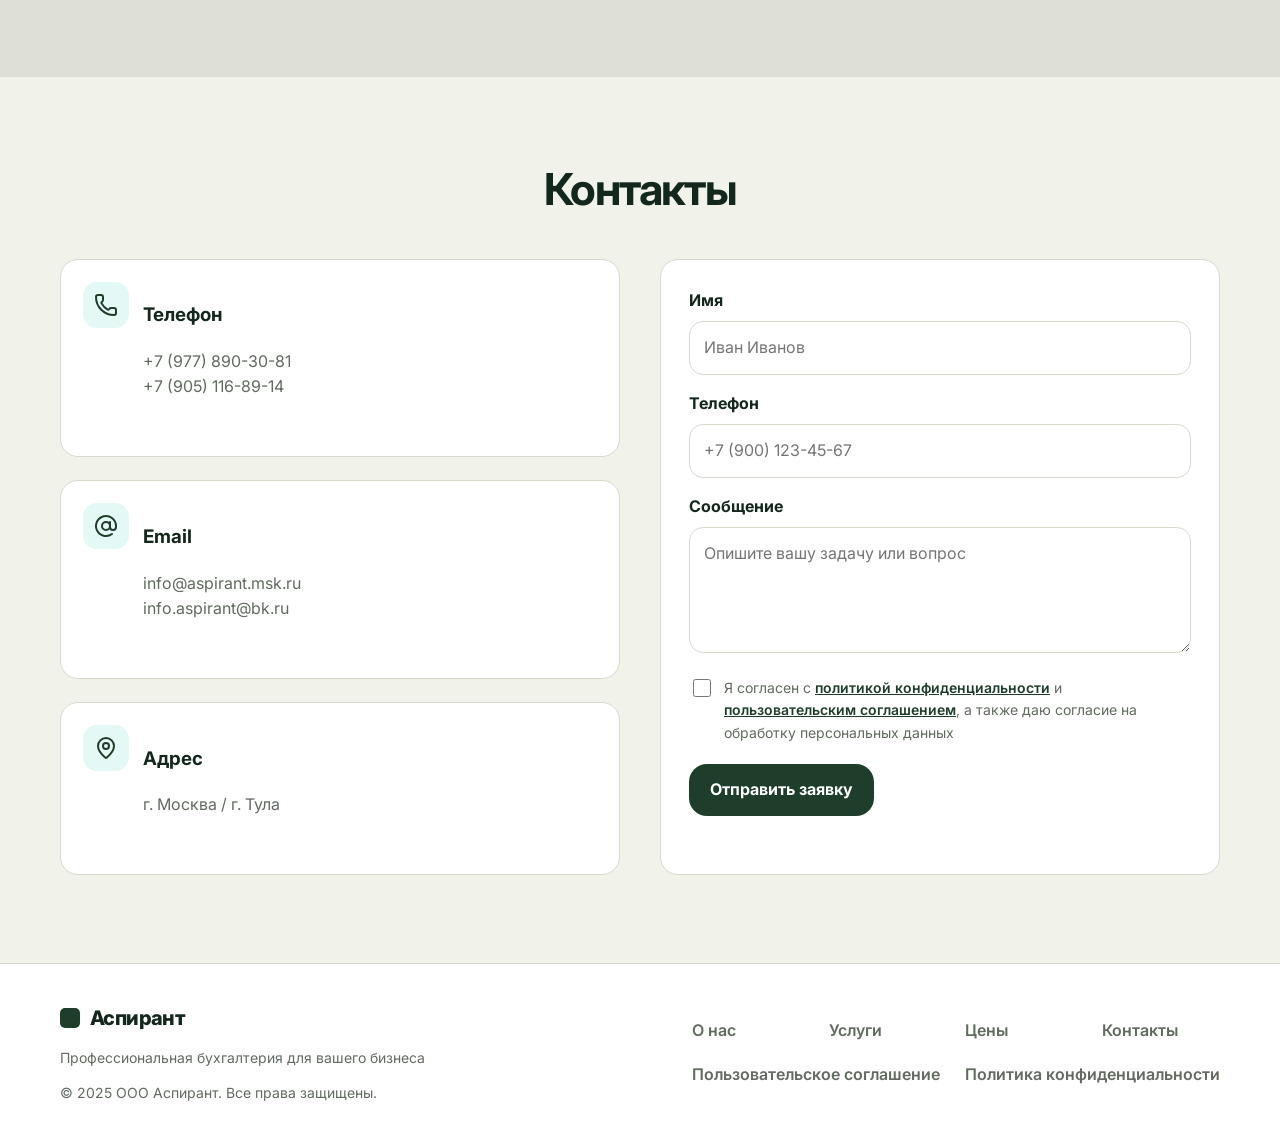
==== commit a52488d6: "something final" ====
--- a/index.html
+++ b/index.html
@@ -783,16 +783,56 @@
 							/>
 							<div class="field">
 								<label for="name">Имя</label>
-								<input id="name" name="name" type="text" required />
+								<input
+									id="name"
+									name="name"
+									type="text"
+									placeholder="Иван Иванов"
+									required
+								/>
 							</div>
 							<div class="field">
 								<label for="phone">Телефон</label>
-								<input id="phone" name="phone" type="tel" required />
+								<input
+									id="phone"
+									name="phone"
+									type="tel"
+									placeholder="+7 (900) 123-45-67"
+									required
+								/>
 							</div>
 							<div class="field">
 								<label for="message">Сообщение</label>
-								<textarea id="message" name="message" required></textarea>
-							</div>
+								<textarea
+									id="message"
+									name="message"
+									placeholder="Опишите вашу задачу или вопрос"
+									required
+								></textarea>
+							</div>
+							<div class="field consent-field">
+								<label class="consent-label" for="consent">
+									<input type="checkbox" id="consent" name="consent" required />
+									<span
+										>Я согласен с
+										<a
+											href="documents/privacy-policy.pdf"
+											target="_blank"
+											rel="noopener"
+											>политикой конфиденциальности</a
+										>
+										и
+										<a
+											href="documents/agreement.pdf"
+											target="_blank"
+											rel="noopener"
+											>пользовательским соглашением</a
+										>, а также даю согласие на обработку персональных
+										данных</span
+									>
+								</label>
+							</div>
+
 							<button class="btn btn-primary" type="submit">Отправить заявку</button>
 							<p class="success-message" id="successMessage">
 								Спасибо! Мы свяжемся с вами в ближайшее время.
@@ -815,10 +855,16 @@
 				<nav class="footer-links" aria-label="Навигация в подвале">
 					<a href="#about">О нас</a><a href="#services">Услуги</a
 					><a href="#pricing">Цены</a><a href="#contacts">Контакты</a>
+					<a href="documents/agreement.pdf" target="_blank" rel="noopener"
+						>Пользовательское соглашение</a
+					>
+					<a href="documents/privacy-policy.pdf" target="_blank" rel="noopener"
+						>Политика конфиденциальности</a
+					>
 				</nav>
 			</div>
 		</footer>
-
+		<div class="toast-container" id="toastContainer" aria-live="polite"></div>
 		<script src="script.js"></script>
 	</body>
 </html>
--- a/style.css
+++ b/style.css
@@ -93,7 +93,7 @@
 
 .logo-text {
 	white-space: nowrap;
-	font-size: clamp(12px, 6vw, 20px);
+	font-size: clamp(1px, 4vw, 20px);
 }
 
 .logo-mark {
@@ -277,14 +277,14 @@
 }
 
 .main-text,
-.feature-card,
+.feature-list,
 .service-card,
 .hero-text,
 .lead {
 	text-align: justify;
 	overflow-wrap: break-word;
 	word-break: normal;
-	/* letter-spacing: -0.05em; */
+	hyphens: auto;
 }
 
 .main-text {
@@ -558,6 +558,7 @@
 	display: grid;
 	gap: 23px;
 	min-height: 500px;
+	height: 100%;
 }
 .contact-row {
 	display: flex;
@@ -607,13 +608,132 @@
 	border-color: var(--color-danger) !important;
 }
 .success-message {
-	display: none;
 	margin-top: 14px;
 	color: #166534;
 	font-weight: 700;
+	opacity: 0;
+	max-height: 0;
+	overflow: hidden;
+	transform: translateY(-6px);
+	transition:
+		opacity 0.4s ease,
+		transform 0.4s ease,
+		max-height 0.4s ease;
 }
 .success-message.show {
-	display: block;
+	opacity: 1;
+	max-height: 60px;
+	transform: translateY(0);
+}
+.error-message {
+	margin-top: 14px;
+	color: var(--color-danger);
+	font-weight: 700;
+	opacity: 0;
+	max-height: 0;
+	overflow: hidden;
+	transform: translateY(-6px);
+	transition:
+		opacity 0.4s ease,
+		transform 0.4s ease,
+		max-height 0.4s ease;
+}
+.error-message.show {
+	opacity: 1;
+	max-height: 60px;
+	transform: translateY(0);
+}
+
+.toast {
+	display: flex;
+	align-items: flex-start;
+	gap: 12px;
+	padding: 16px 18px;
+	border-radius: 14px;
+	background: #fff;
+	box-shadow:
+		0 12px 32px rgba(20, 30, 60, 0.16),
+		0 2px 8px rgba(20, 30, 60, 0.08);
+	border-left: 4px solid var(--color-primary);
+	opacity: 0;
+	transform: translateX(24px);
+	transition:
+		opacity 0.35s ease,
+		transform 0.35s ease;
+}
+
+.toast.toast-visible {
+	opacity: 1;
+	transform: translateX(0);
+}
+.toast.toast-leaving {
+	opacity: 0;
+	transform: translateX(24px);
+}
+
+.toast.toast-success {
+	border-left-color: #16a34a;
+}
+.toast.toast-error {
+	border-left-color: var(--color-danger);
+}
+
+.toast-icon {
+	flex: 0 0 auto;
+	width: 24px;
+	height: 24px;
+	display: inline-flex;
+	align-items: center;
+	justify-content: center;
+	border-radius: 50%;
+	color: #fff;
+	font-size: 14px;
+	font-weight: 800;
+}
+.toast-success .toast-icon {
+	background: #16a34a;
+}
+.toast-error .toast-icon {
+	background: var(--color-danger);
+}
+
+.toast-body {
+	flex: 1;
+}
+.toast-title {
+	margin: 0 0 2px;
+	font-weight: 700;
+	font-size: 15px;
+}
+.toast-text {
+	margin: 0;
+	color: var(--color-text-muted);
+	font-size: 14px;
+	line-height: 1.45;
+}
+
+.toast-close {
+	flex: 0 0 auto;
+	border: 0;
+	background: transparent;
+	color: var(--color-text-muted);
+	cursor: pointer;
+	font-size: 18px;
+	line-height: 1;
+	padding: 2px;
+}
+.toast-close:hover {
+	color: var(--color-text);
+}
+
+@media (max-width: 480px) {
+	.toast-container {
+		top: auto;
+		bottom: 20px;
+		right: 16px;
+		left: 16px;
+		max-width: none;
+	}
 }
 
 .site-footer {
@@ -628,16 +748,88 @@
 	align-items: center;
 }
 .footer-links {
-	display: flex;
+	text-align: justify;
+	grid-column: span 1;
+	display: grid;
+	grid-template-columns: repeat(4, 1fr);
 	flex-wrap: wrap;
 	gap: 18px;
 	color: var(--color-text-muted);
 	font-weight: 600;
 }
+.footer-links a:nth-child(6),
+.footer-links a:nth-child(5) {
+	grid-column: span 2;
+	/* text-align: justify; */
+	gap: 18;
+}
 .copyright {
 	margin: 12px 0 0;
 	color: var(--color-text-muted);
 	font-size: 14px;
+}
+
+input:focus,
+textarea:focus {
+	border-color: var(--color-primary);
+	box-shadow: 0 0 0 4px var(--color-primary-light);
+}
+.invalid {
+	border-color: var(--color-danger);
+}
+.field-error-text {
+	margin: 6px 0 0;
+	color: var(--color-danger);
+	font-size: 13px;
+	font-weight: 600;
+}
+.consent-field .field-error-text {
+	margin-left: 28px;
+}
+.toast-container {
+	position: fixed;
+	top: 20px;
+	right: 20px;
+	z-index: 1000;
+	display: flex;
+	flex-direction: column;
+	gap: 12px;
+	max-width: min(340px, calc(100vw - 40px));
+}
+
+.consent-field {
+	margin-bottom: 20px;
+}
+.consent-label {
+	display: flex;
+	align-items: flex-start;
+	gap: 10px;
+	margin-bottom: 0;
+	font-weight: 400;
+	font-size: 14px;
+	color: var(--color-text-muted);
+	cursor: pointer;
+}
+.consent-label input[type='checkbox'] {
+	width: 18px;
+	height: 18px;
+	margin-top: 2px;
+	flex: 0 0 auto;
+	accent-color: var(--color-primary);
+	cursor: pointer;
+}
+.consent-label a {
+	color: var(--color-primary);
+	font-weight: 600;
+	text-decoration: underline;
+}
+.consent-label.invalid {
+	color: var(--color-danger);
+}
+.consent-label.invalid input[type='checkbox'] {
+	outline: 2px solid var(--color-danger);
+	outline-offset: 2px;
+	border-radius: 4px;
 }
 
 .fade-in {
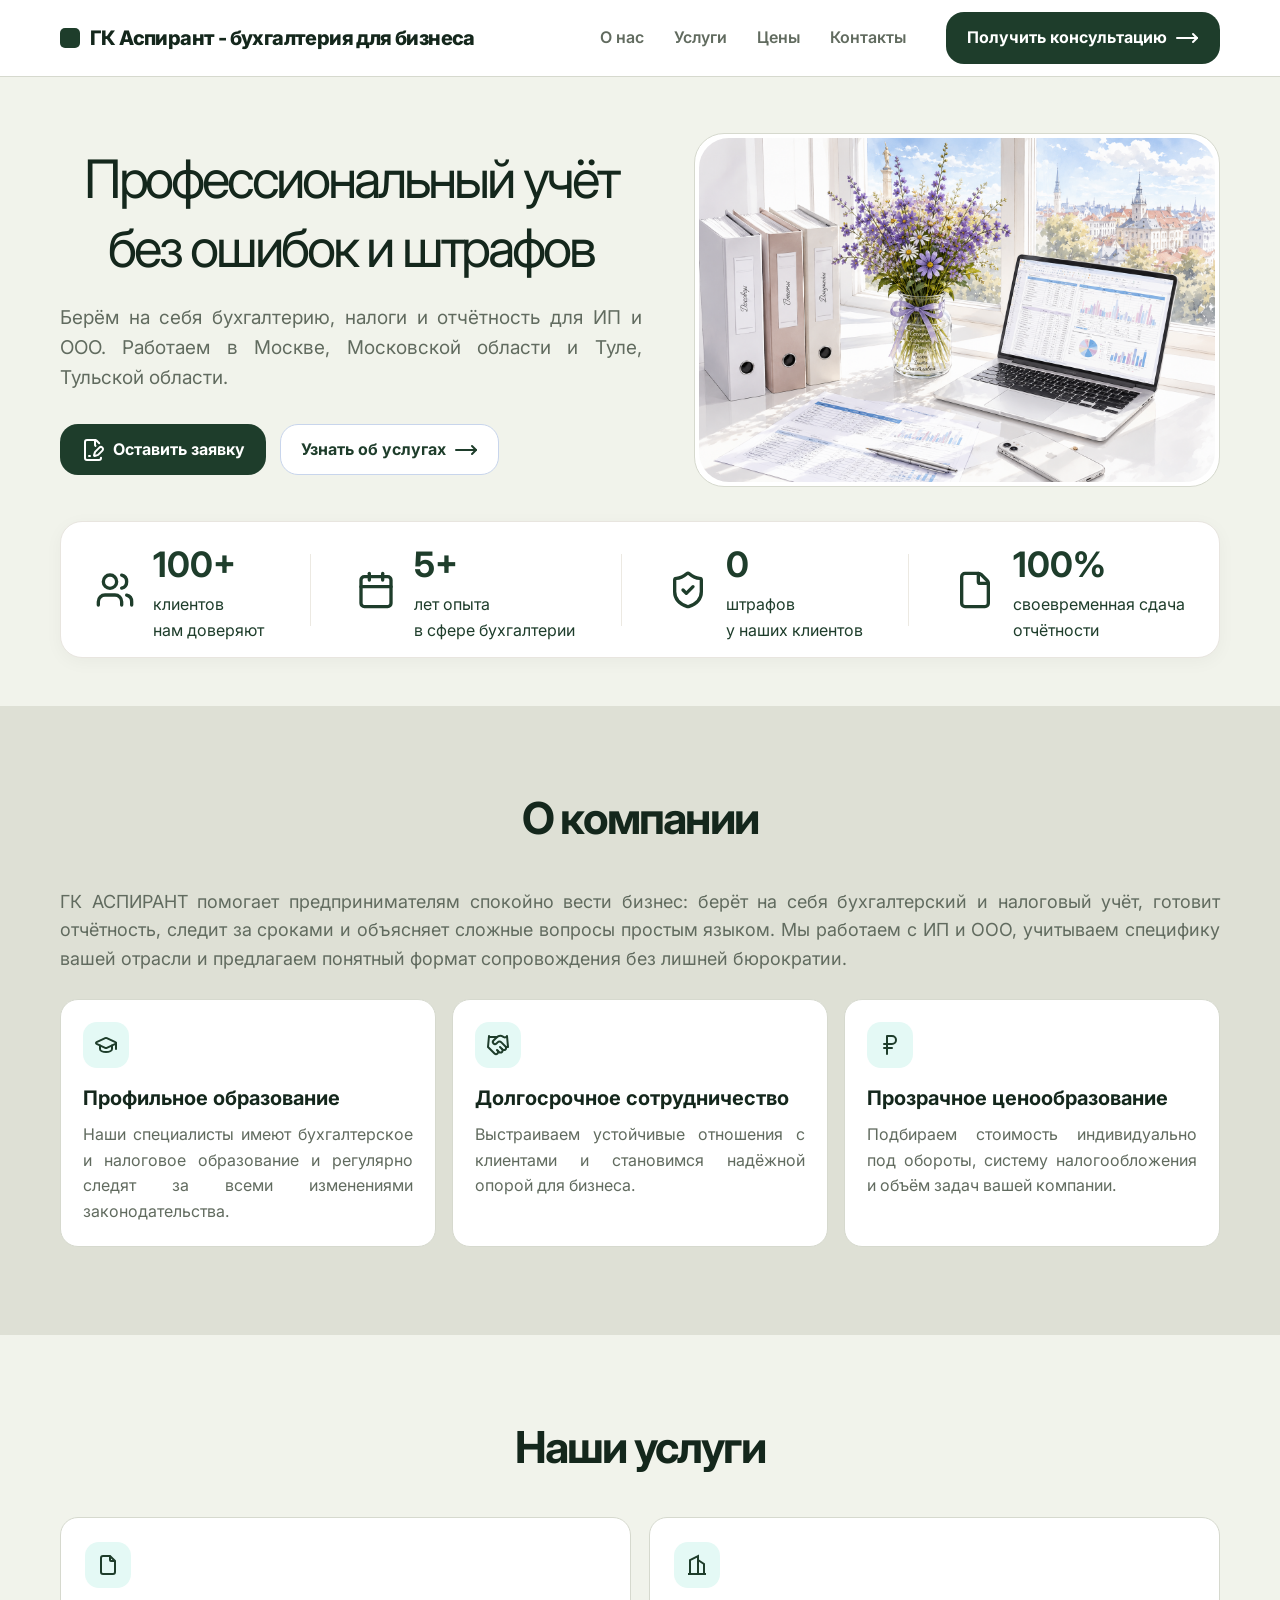
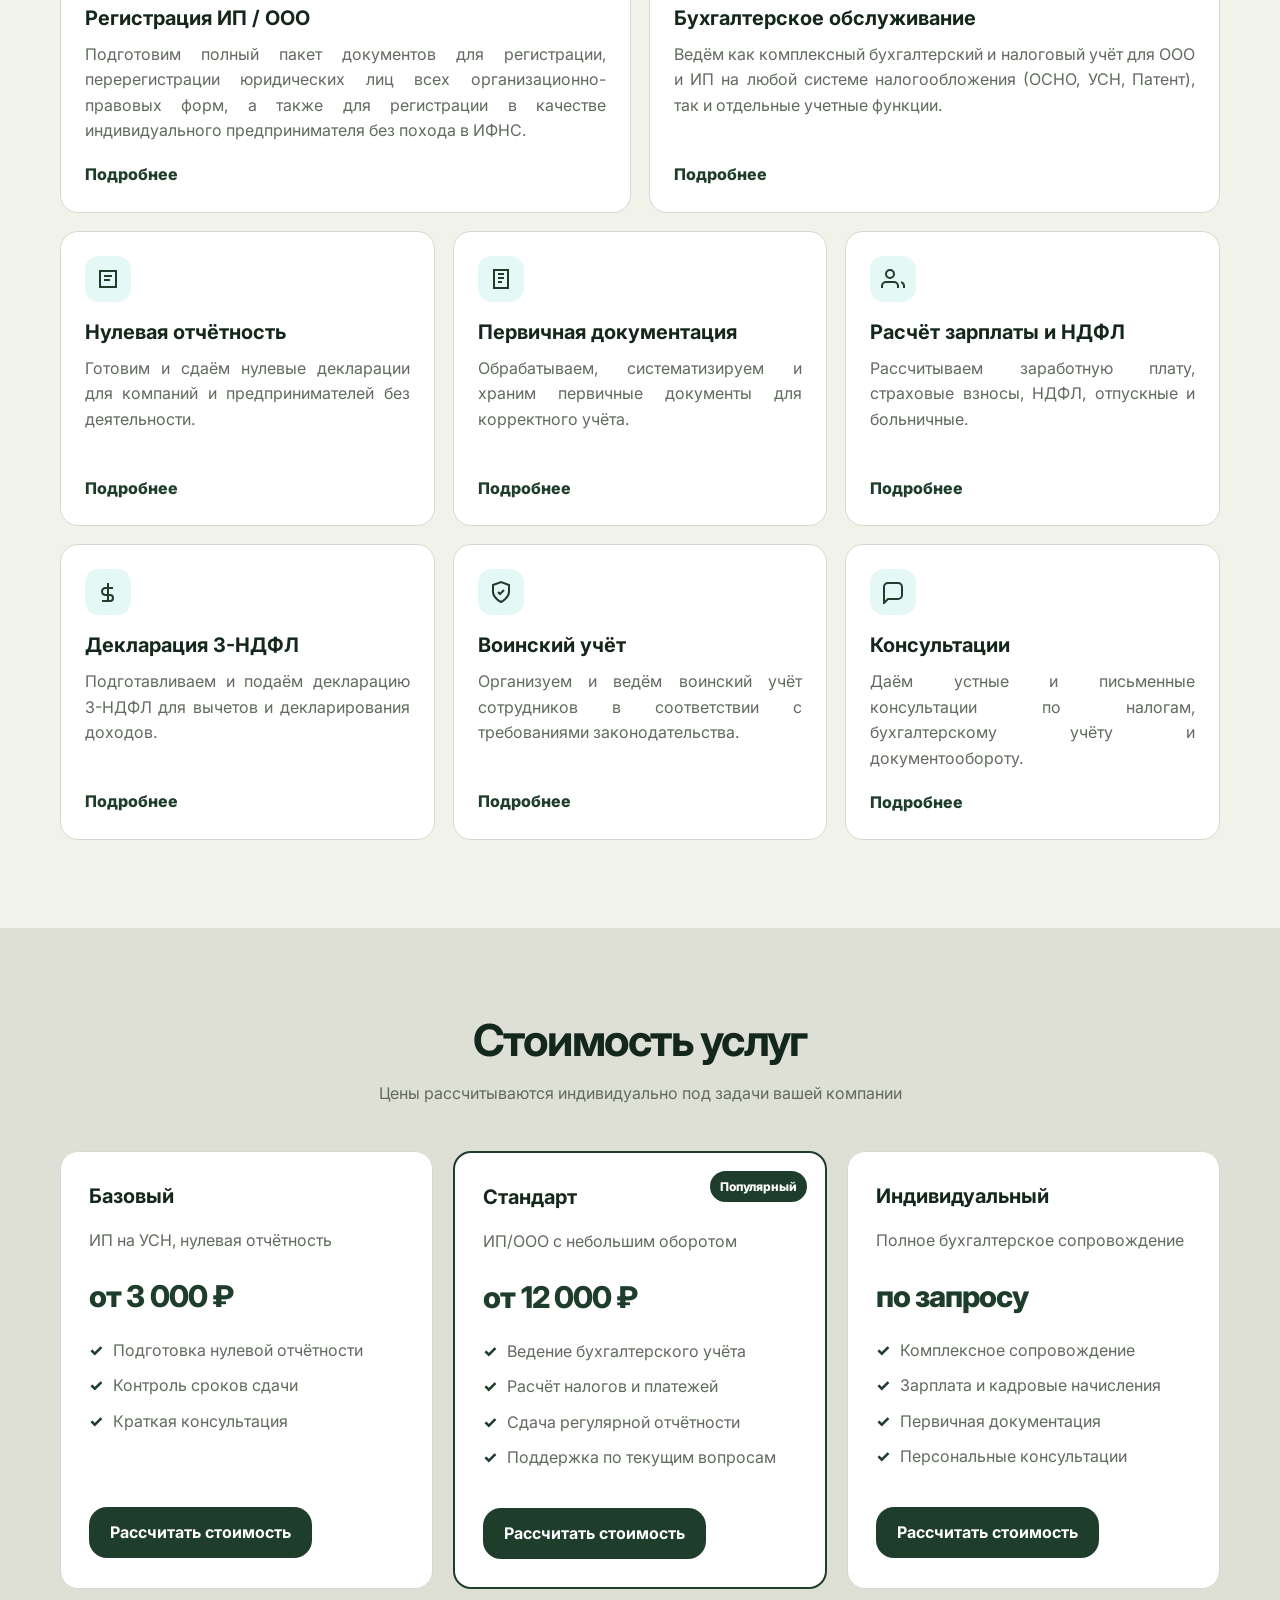
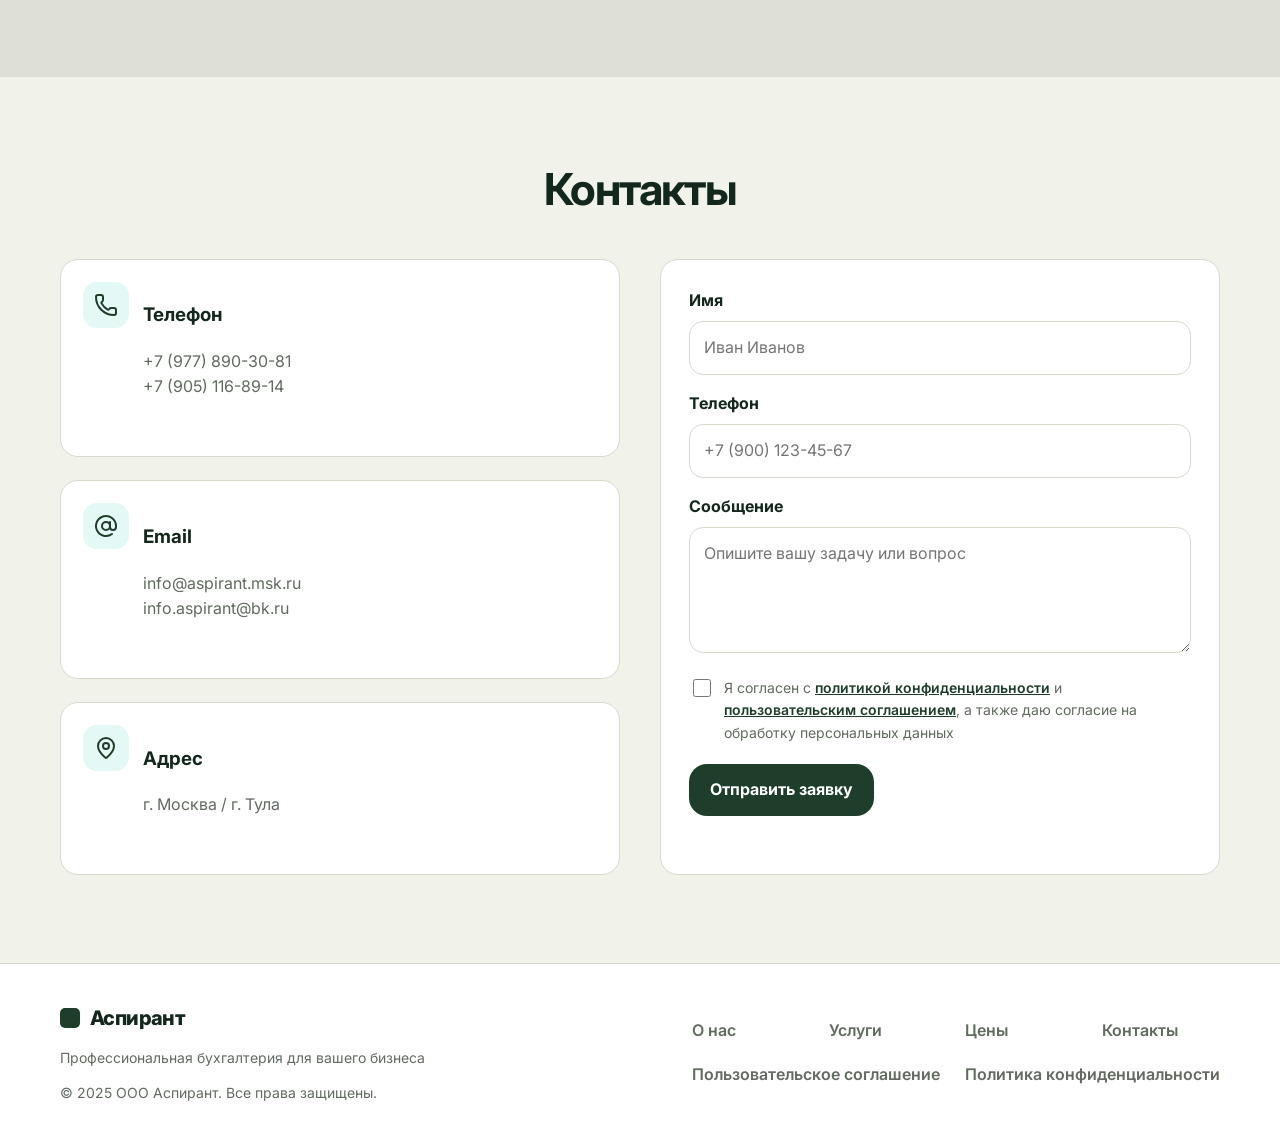
==== commit 5a22838e: "toast notification on mobile fixed" ====
--- a/index.html
+++ b/index.html
@@ -283,7 +283,7 @@
 								<h3>Профильное образование</h3>
 								<p>
 									Наши специалисты имеют бухгалтерское и налоговое образование и
-									регулярно следят за изменениями законодательства.
+									регулярно следят за всеми изменениями законодательства.
 								</p>
 							</article>
 							<article class="feature-card card-hover">
--- a/style.css
+++ b/style.css
@@ -660,6 +660,7 @@
 	transition:
 		opacity 0.35s ease,
 		transform 0.35s ease;
+	pointer-events: auto;
 }
 
 .toast.toast-visible {
@@ -795,6 +796,7 @@
 	flex-direction: column;
 	gap: 12px;
 	max-width: min(340px, calc(100vw - 40px));
+	pointer-events: none;
 }
 
 .consent-field {
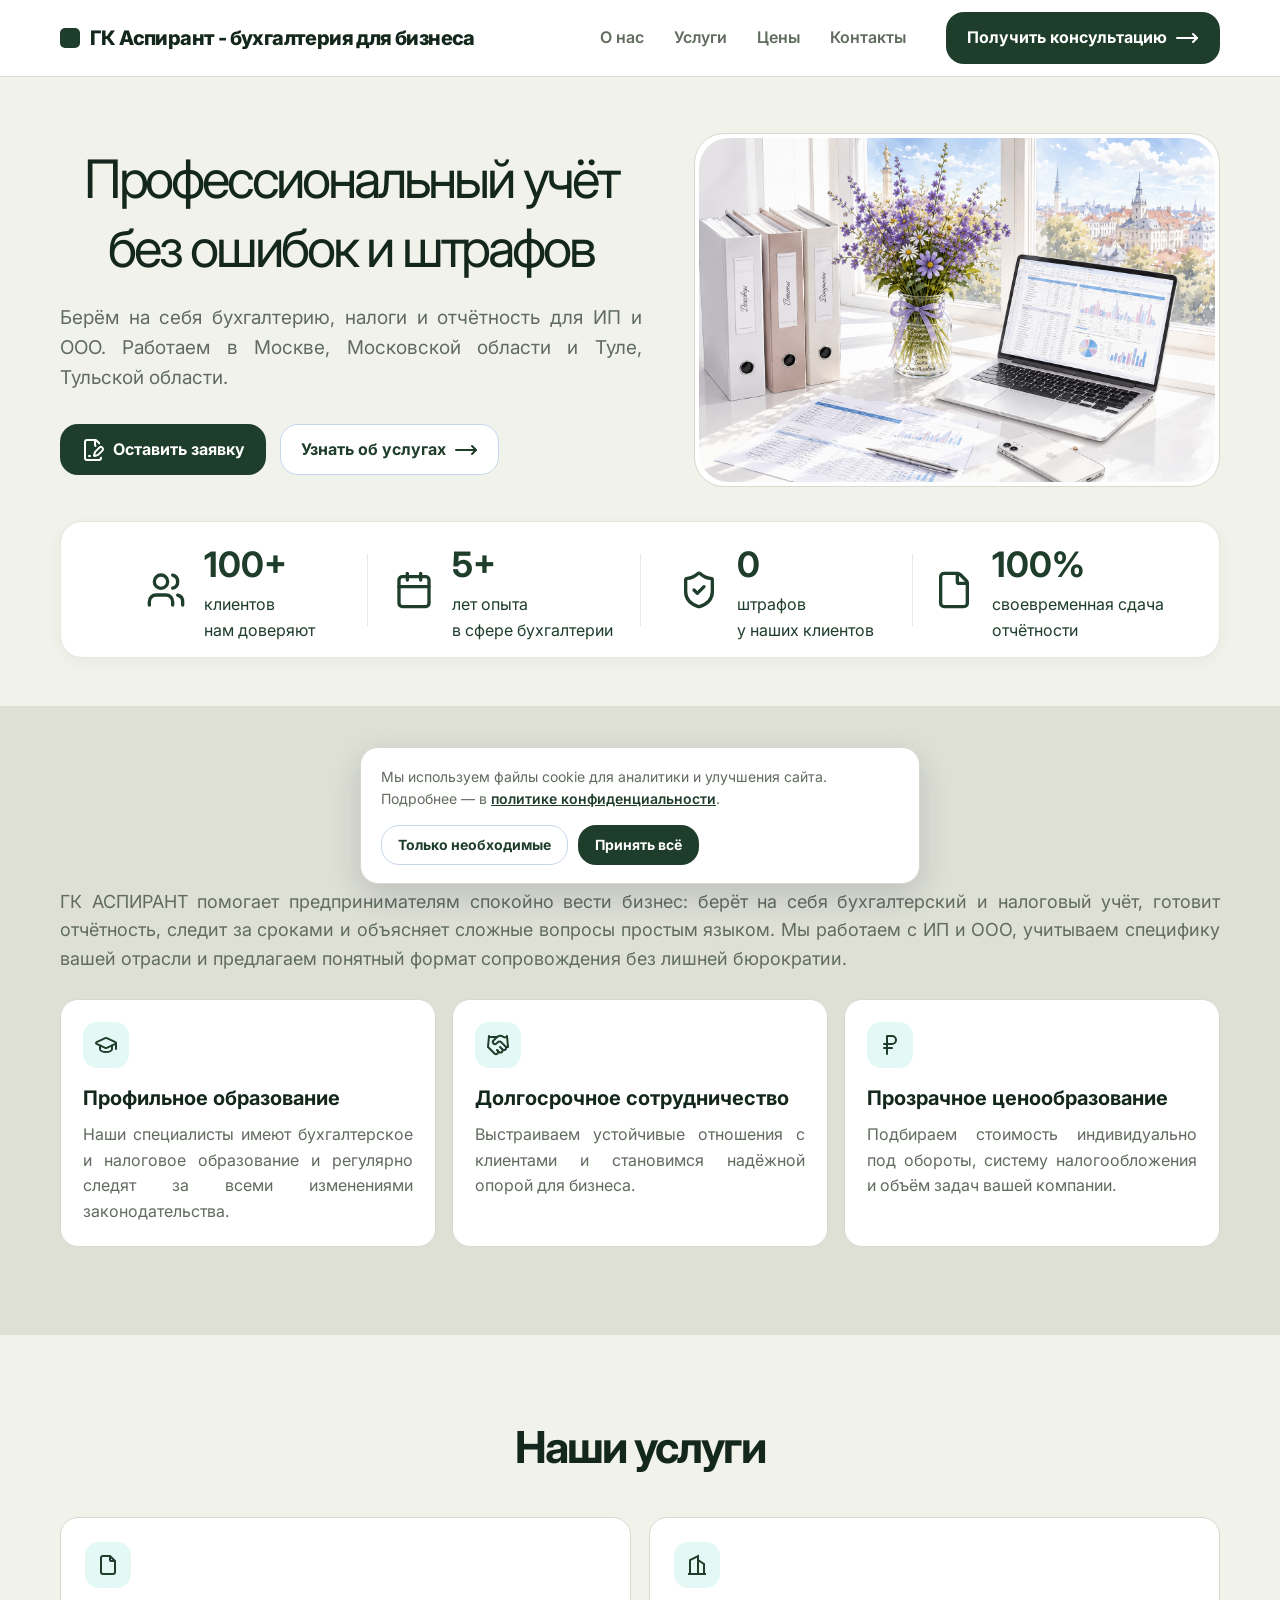
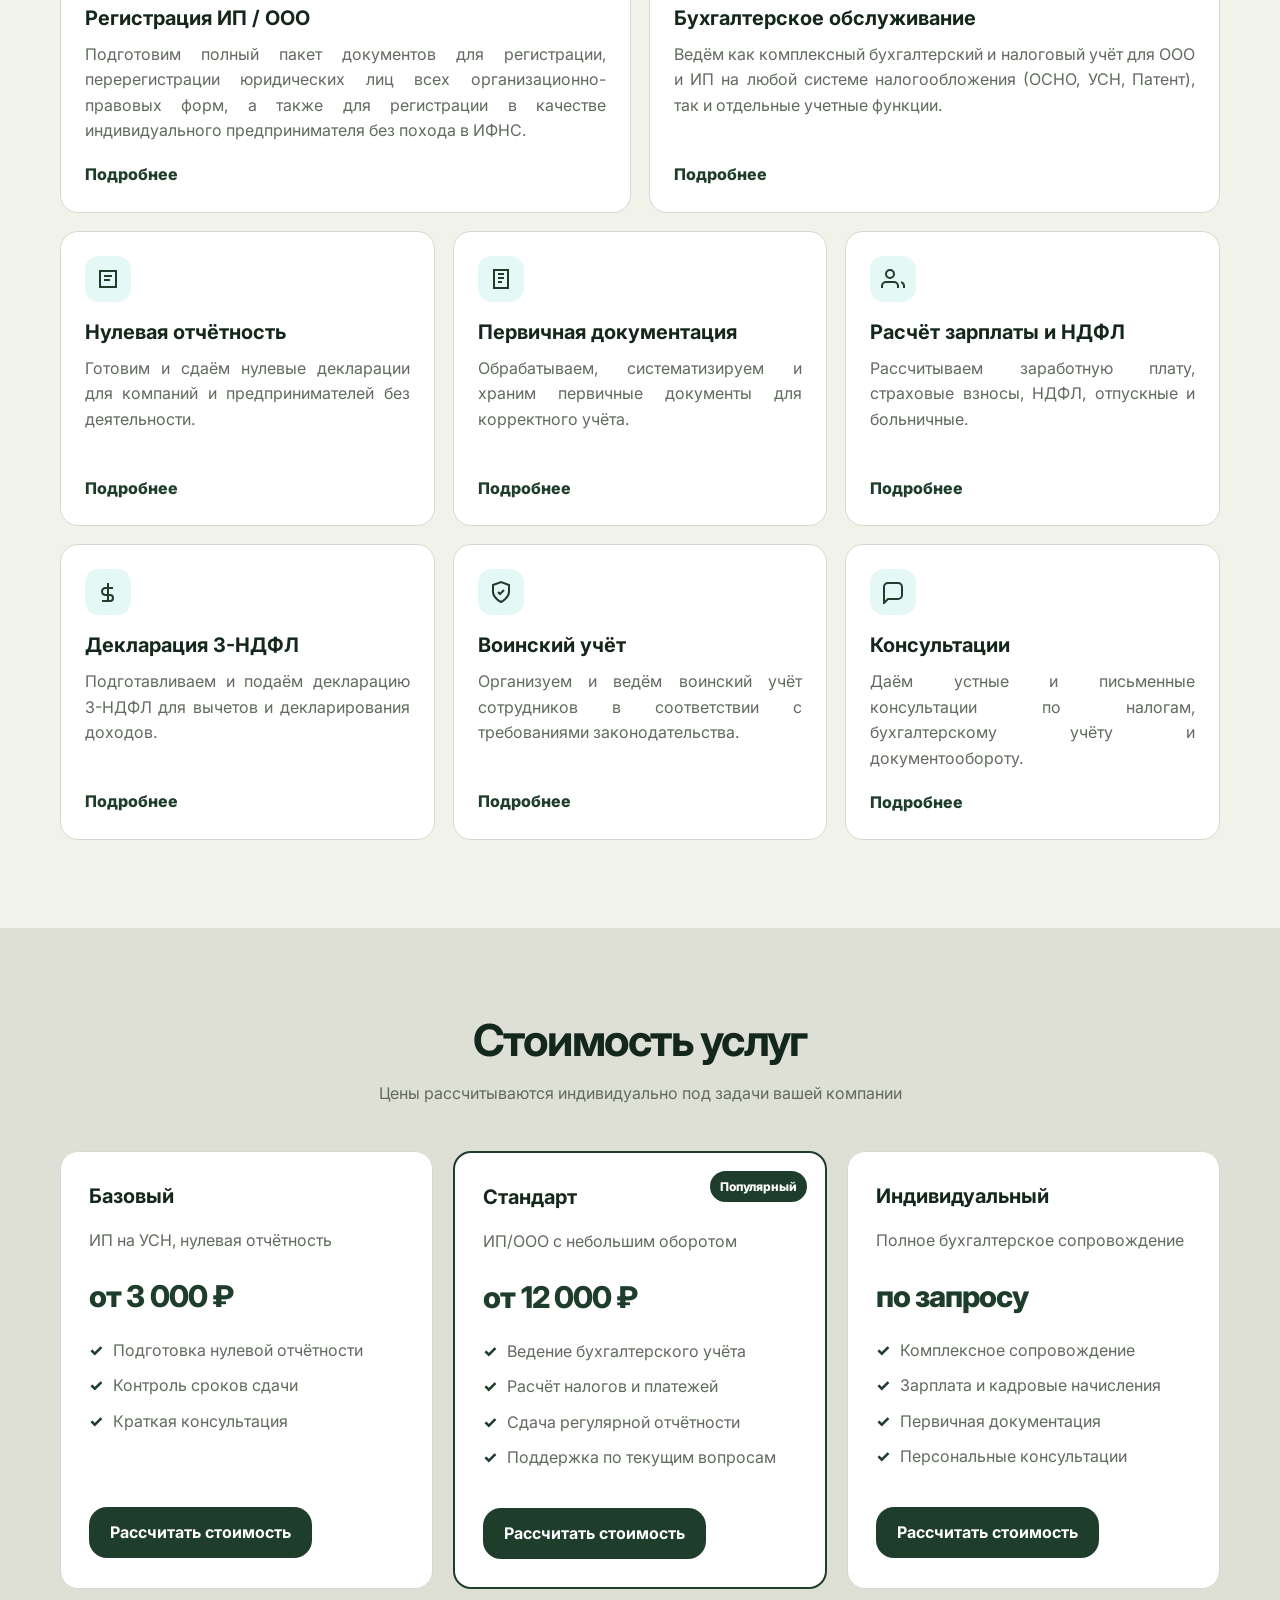
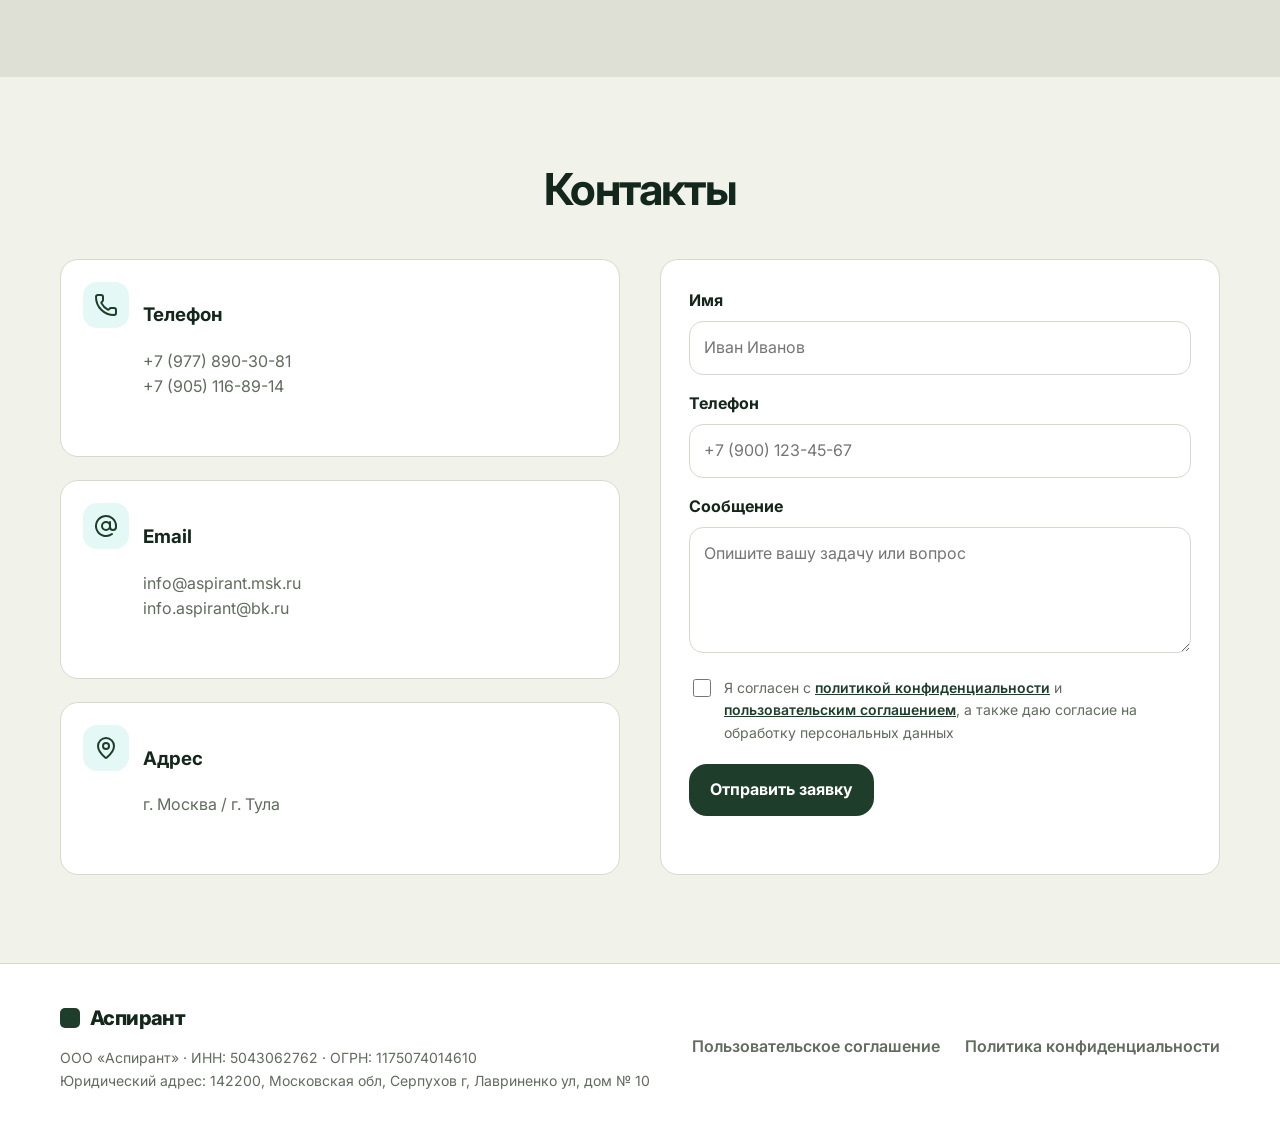
==== commit 9fe7bab2: "cookies and business info added" ====
--- a/index.html
+++ b/index.html
@@ -5,16 +5,45 @@
 		<meta name="viewport" content="width=device-width, initial-scale=1.0" />
 		<meta
 			name="description"
-			content="ООО Аспирант — бухгалтерское сопровождение, налоги и отчётность для ИП и ООО в Москве и Туле."
+			content="Бухгалтерия для ИП и ООО в Москве и Туле: учёт, налоги, отчётность без ошибок и штрафов. 5+ лет опыта. Оставьте заявку — рассчитаем стоимость бесплатно."
 		/>
-		<title>ООО Аспирант — бухгалтерия для бизнеса</title>
+		<title>ГК Аспирант — бухгалтерия для бизнеса</title>
+		<link rel="canonical" href="https://aspirant.msk.ru/" />
 		<link rel="preconnect" href="https://fonts.googleapis.com" />
 		<link rel="preconnect" href="https://fonts.gstatic.com" crossorigin />
 		<link
 			href="https://fonts.googleapis.com/css2?family=Inter:wght@400;500;600;700;800&display=swap"
 			rel="stylesheet"
 		/>
+		<link rel="icon" href="/images/icons/favicon.ico" sizes="32x32" />
+		<link rel="icon" href="/images/icons/favicon.svg" type="image/svg+xml" />
+		<link rel="apple-touch-icon" href="/images/icons/apple-touch-icon.png" />
+		<link rel="icon" type="image/png" sizes="192x192" href="/images/icons/icon-192.png" />
+		<link rel="icon" type="image/png" sizes="512x512" href="/images/icons/icon-512.png" />
 		<link rel="stylesheet" href="style.css" />
+		<script type="application/ld+json">
+			{
+				"@context": "https://schema.org",
+				"@type": "AccountingService",
+				"name": "ГК Аспирант",
+				"description": "Бухгалтерское сопровождение, налоги и отчётность для ИП и ООО в Москве и Туле",
+				"url": "https://aspirant.msk.ru/",
+				"telephone": ["+7-977-890-30-81", "+7-905-116-89-14"],
+				"email": "info@aspirant.msk.ru",
+				"areaServed": [
+					{
+						"@type": "City",
+						"name": "Москва"
+					},
+					{
+						"@type": "City",
+						"name": "Тула"
+					}
+				],
+				"priceRange": "от 3000 ₽",
+				"sameAs": []
+			}
+		</script>
 	</head>
 	<body>
 		<header class="site-header">
@@ -849,12 +878,13 @@
 					<a class="logo" href="#hero"
 						><span class="logo-mark" aria-hidden="true"></span><span>Аспирант</span></a
 					>
-					<p class="copyright">Профессиональная бухгалтерия для вашего бизнеса</p>
-					<p class="copyright">© 2025 ООО Аспирант. Все права защищены.</p>
+					<p class="copyright">
+						ООО «Аспирант» · ИНН: 5043062762 · ОГРН: 1175074014610<br />
+						Юридический адрес: 142200, Московская обл, Серпухов г, Лавриненко ул, дом №
+						10
+					</p>
 				</div>
 				<nav class="footer-links" aria-label="Навигация в подвале">
-					<a href="#about">О нас</a><a href="#services">Услуги</a
-					><a href="#pricing">Цены</a><a href="#contacts">Контакты</a>
 					<a href="documents/agreement.pdf" target="_blank" rel="noopener"
 						>Пользовательское соглашение</a
 					>
@@ -865,6 +895,29 @@
 			</div>
 		</footer>
 		<div class="toast-container" id="toastContainer" aria-live="polite"></div>
+		<div
+			class="cookie-banner"
+			id="cookieBanner"
+			role="dialog"
+			aria-label="Уведомление об использовании cookie"
+		>
+			<div class="cookie-banner-inner">
+				<p>
+					Мы используем файлы cookie для аналитики и улучшения сайта. Подробнее — в
+					<a href="documents/privacy-policy.pdf" target="_blank" rel="noopener"
+						>политике конфиденциальности</a
+					>.
+				</p>
+				<div class="cookie-banner-actions">
+					<button class="btn btn-ghost" id="cookieDecline" type="button">
+						Только необходимые
+					</button>
+					<button class="btn btn-primary" id="cookieAccept" type="button">
+						Принять всё
+					</button>
+				</div>
+			</div>
+		</div>
 		<script src="script.js"></script>
 	</body>
 </html>
--- a/style.css
+++ b/style.css
@@ -344,8 +344,11 @@
 }
 
 .stat {
+	flex: 1 1 0;
+	min-width: 0;
 	color: var(--color-primary);
 	display: flex;
+	justify-content: center;
 	align-items: center;
 	gap: 18px;
 }
@@ -642,6 +645,46 @@
 	opacity: 1;
 	max-height: 60px;
 	transform: translateY(0);
+}
+
+.cookie-banner {
+	position: fixed;
+	left: 16px;
+	right: 16px;
+	bottom: 16px;
+	z-index: 1200;
+	max-width: 560px;
+	margin: 0 auto;
+	padding: 18px 20px;
+	background: #fff;
+	border: 1px solid var(--color-border);
+	border-radius: var(--radius);
+	box-shadow: 0 12px 32px rgba(20, 30, 60, 0.16);
+	display: none;
+}
+.cookie-banner.visible {
+	display: block;
+}
+.cookie-banner p {
+	margin: 0 0 14px;
+	font-size: 14px;
+	color: var(--color-text-muted);
+}
+.cookie-banner a {
+	color: var(--color-primary);
+	font-weight: 600;
+	text-decoration: underline;
+}
+
+.cookie-banner-actions {
+	display: flex;
+	gap: 10px;
+	flex-wrap: wrap;
+}
+.cookie-banner-actions .btn {
+	min-height: 38px;
+	padding: 8px 16px;
+	font-size: 14px;
 }
 
 .toast {
@@ -752,18 +795,13 @@
 	text-align: justify;
 	grid-column: span 1;
 	display: grid;
-	grid-template-columns: repeat(4, 1fr);
+	grid-template-columns: repeat(2, 1fr);
 	flex-wrap: wrap;
 	gap: 18px;
 	color: var(--color-text-muted);
 	font-weight: 600;
 }
-.footer-links a:nth-child(6),
-.footer-links a:nth-child(5) {
-	grid-column: span 2;
-	/* text-align: justify; */
-	gap: 18;
-}
+
 .copyright {
 	margin: 12px 0 0;
 	color: var(--color-text-muted);
@@ -820,6 +858,7 @@
 	accent-color: var(--color-primary);
 	cursor: pointer;
 }
+
 .consent-label a {
 	color: var(--color-primary);
 	font-weight: 600;
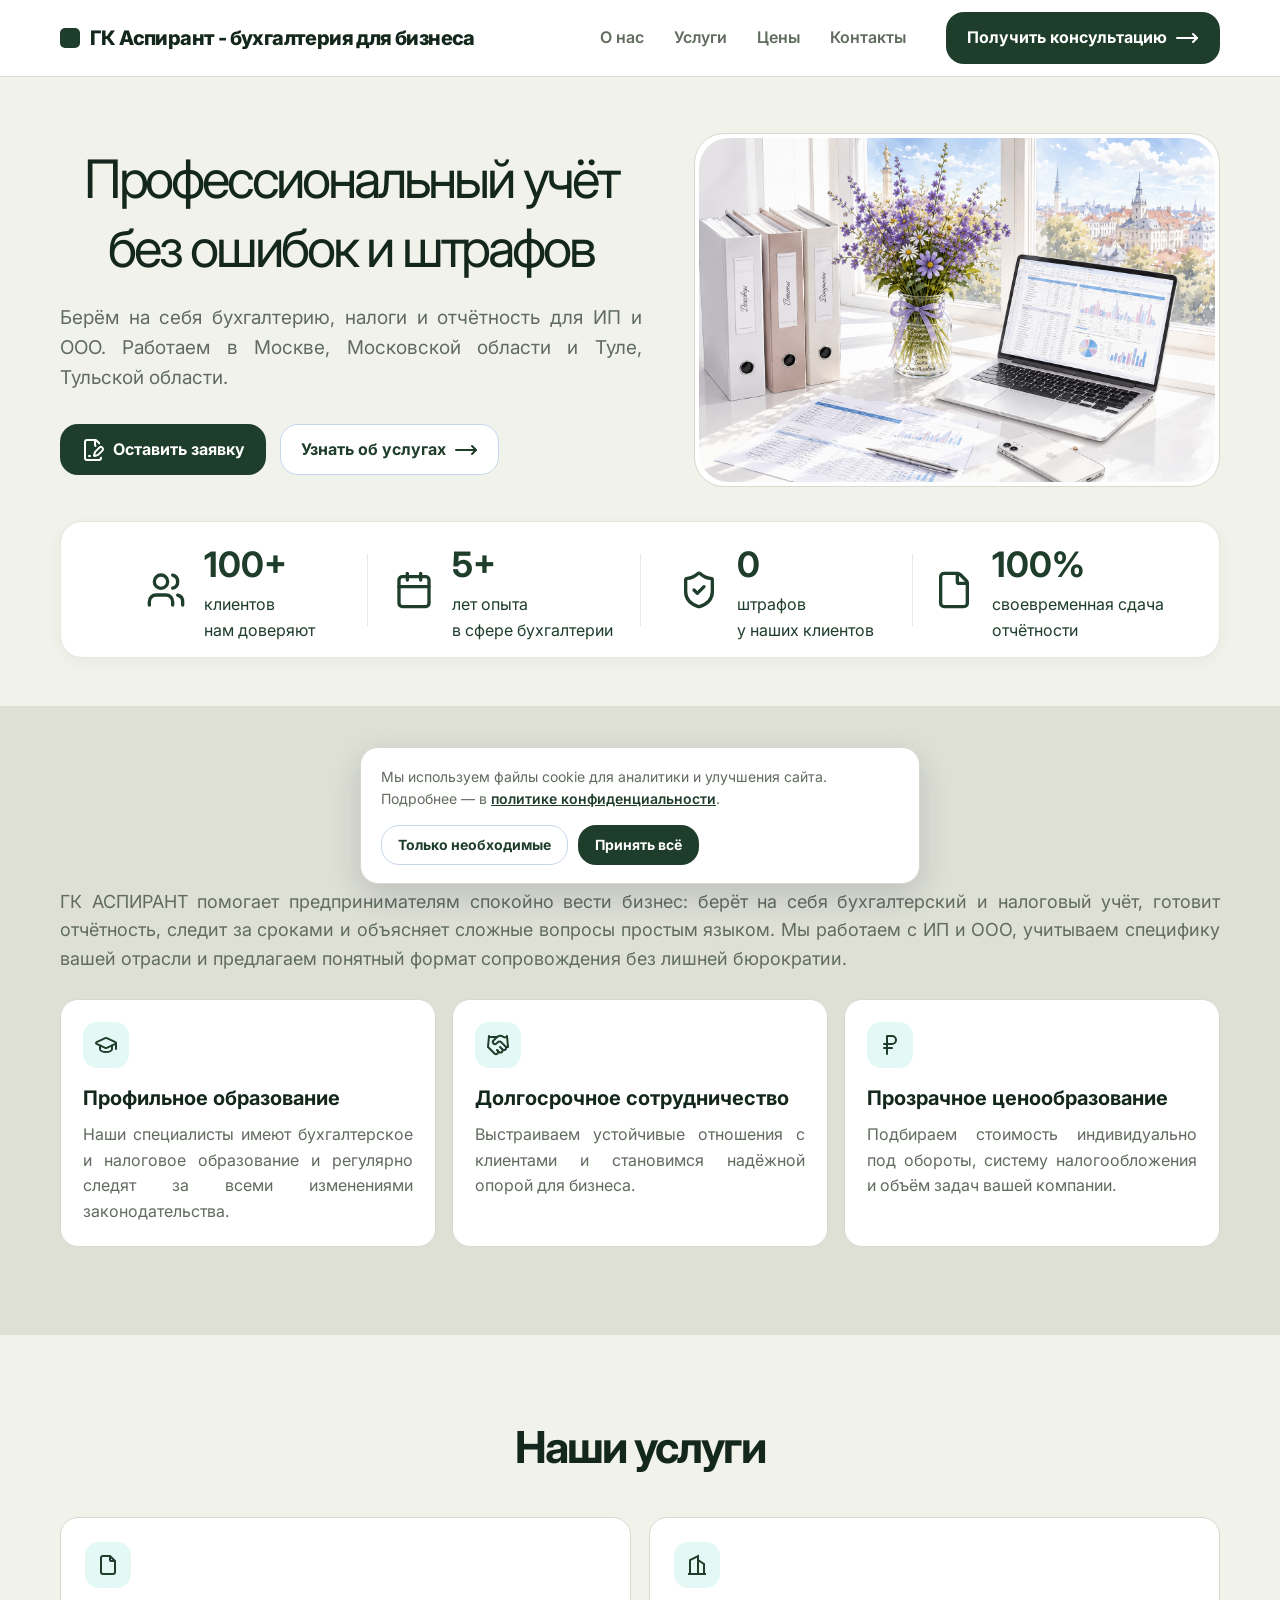
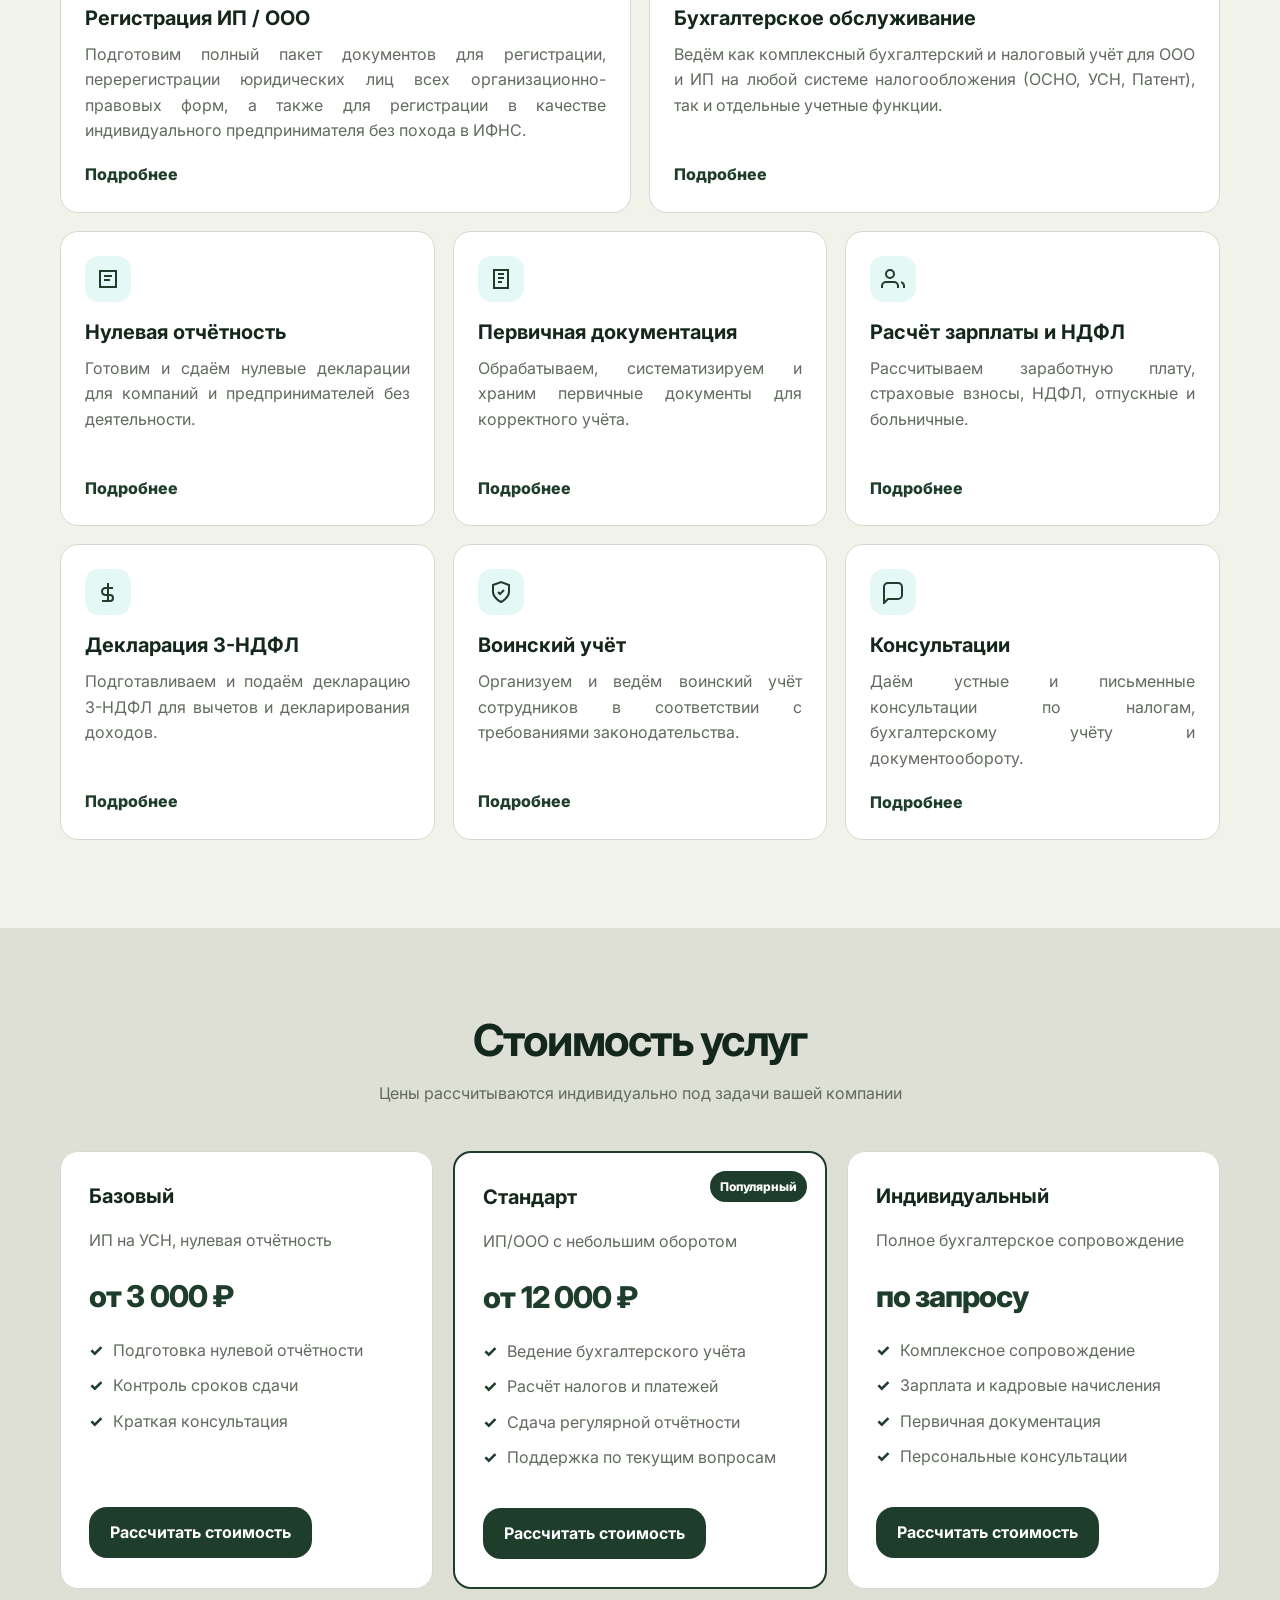
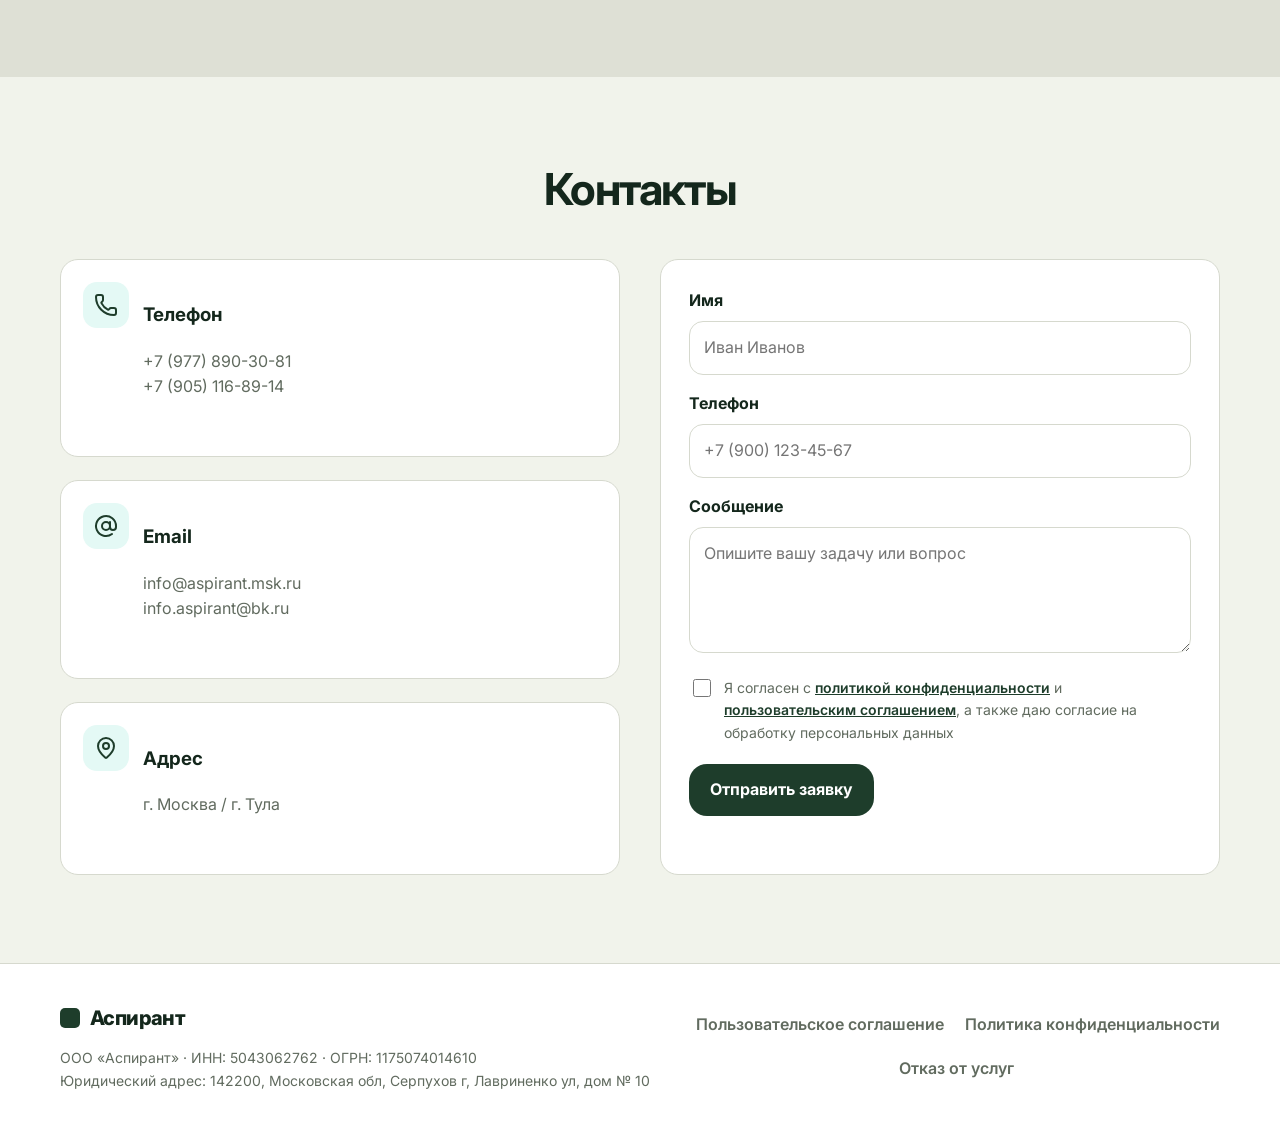
==== commit 5c160c5b: "Decline pdf file added" ====
--- a/index.html
+++ b/index.html
@@ -411,6 +411,11 @@
 											данные и сопроводим процесс до получения регистрационных
 											документов.
 										</p>
+										<p class="service-page-link">
+											<a href="/uslugi/registraciya-ip-ooo/"
+												>Читать подробнее →</a
+											>
+										</p>
 									</div>
 								</div>
 							</div>
@@ -448,6 +453,11 @@
 											расходов, начисление налогов и страховых взносов,
 											подготовка и сдача отчетности .
 										</p>
+										<p class="service-page-link">
+											<a href="/uslugi/buhgalterskoe-obsluzhivanie/"
+												>Читать подробнее →</a
+											>
+										</p>
 									</div>
 								</div>
 							</div>
@@ -481,6 +491,11 @@
 											Контролируем сроки подачи, формируем комплект отчётности
 											и помогаем избежать штрафов за просрочку.
 										</p>
+										<p class="service-page-link">
+											<a href="/uslugi/nulevaya-otchetnost/"
+												>Читать подробнее →</a
+											>
+										</p>
 									</div>
 								</div>
 							</div>
@@ -513,6 +528,11 @@
 										<p>
 											Проверяем закрывающие документы, акты, накладные и
 											счета, помогаем восстановить недостающие бумаги.
+										</p>
+										<p class="service-page-link">
+											<a href="/uslugi/pervichnaya-dokumentaciya/"
+												>Читать подробнее →</a
+											>
 										</p>
 									</div>
 								</div>
@@ -552,6 +572,11 @@
 											зарплате в налоговые органы и фонды социального
 											страхования
 										</p>
+										<p class="service-page-link">
+											<a href="/uslugi/raschet-zarplaty-ndfl/"
+												>Читать подробнее →</a
+											>
+										</p>
 									</div>
 								</div>
 							</div>
@@ -586,6 +611,11 @@
 											Поможем собрать подтверждающие документы, заполнить
 											декларацию и отправить её в налоговую инспекцию.
 										</p>
+										<p class="service-page-link">
+											<a href="/uslugi/deklaraciya-3-ndfl/"
+												>Читать подробнее →</a
+											>
+										</p>
 									</div>
 								</div>
 							</div>
@@ -619,6 +649,9 @@
 											Подготовим документы, журналы и уведомления, поможем
 											наладить процесс взаимодействия с военкоматом.
 										</p>
+										<p class="service-page-link">
+											<a href="/uslugi/voinskiy-uchet/">Читать подробнее →</a>
+										</p>
 									</div>
 								</div>
 							</div>
@@ -652,6 +685,9 @@
 										<p>
 											Разберём вашу ситуацию, предложим безопасные варианты
 											действий и подготовим понятные рекомендации.
+										</p>
+										<p class="service-page-link">
+											<a href="/uslugi/konsultacii/">Читать подробнее →</a>
 										</p>
 									</div>
 								</div>
@@ -845,14 +881,14 @@
 									<span
 										>Я согласен с
 										<a
-											href="documents/privacy-policy.pdf"
+											href="/documents/privacy-policy.pdf"
 											target="_blank"
 											rel="noopener"
 											>политикой конфиденциальности</a
 										>
 										и
 										<a
-											href="documents/agreement.pdf"
+											href="/documents/agreement.pdf"
 											target="_blank"
 											rel="noopener"
 											>пользовательским соглашением</a
@@ -873,26 +909,7 @@
 		</main>
 
 		<footer class="site-footer">
-			<div class="container footer-grid">
-				<div>
-					<a class="logo" href="#hero"
-						><span class="logo-mark" aria-hidden="true"></span><span>Аспирант</span></a
-					>
-					<p class="copyright">
-						ООО «Аспирант» · ИНН: 5043062762 · ОГРН: 1175074014610<br />
-						Юридический адрес: 142200, Московская обл, Серпухов г, Лавриненко ул, дом №
-						10
-					</p>
-				</div>
-				<nav class="footer-links" aria-label="Навигация в подвале">
-					<a href="documents/agreement.pdf" target="_blank" rel="noopener"
-						>Пользовательское соглашение</a
-					>
-					<a href="documents/privacy-policy.pdf" target="_blank" rel="noopener"
-						>Политика конфиденциальности</a
-					>
-				</nav>
-			</div>
+			<div id="footer"></div>
 		</footer>
 		<div class="toast-container" id="toastContainer" aria-live="polite"></div>
 		<div
@@ -904,7 +921,7 @@
 			<div class="cookie-banner-inner">
 				<p>
 					Мы используем файлы cookie для аналитики и улучшения сайта. Подробнее — в
-					<a href="documents/privacy-policy.pdf" target="_blank" rel="noopener"
+					<a href="/documents/privacy-policy.pdf" target="_blank" rel="noopener"
 						>политике конфиденциальности</a
 					>.
 				</p>
@@ -919,5 +936,10 @@
 			</div>
 		</div>
 		<script src="script.js"></script>
+		<script>
+			fetch('/partials/footer.html')
+				.then((res) => res.text())
+				.then((html) => (document.getElementById('footer').innerHTML = html));
+		</script>
 	</body>
 </html>
--- a/style.css
+++ b/style.css
@@ -501,6 +501,19 @@
 	border-top: 1px solid var(--color-border);
 }
 
+.service-page-link {
+	margin-top: 0 !important;
+	padding-top: 0 !important;
+	border-top: 0 !important;
+}
+.service-page-link a {
+	color: var(--color-primary);
+	font-weight: 700;
+}
+.service-page-link a:hover {
+	text-decoration: underline;
+}
+
 .pricing-grid {
 	display: grid;
 	grid-template-columns: repeat(3, 1fr);
@@ -645,6 +658,27 @@
 	opacity: 1;
 	max-height: 60px;
 	transform: translateY(0);
+}
+
+.breadcrumb {
+	display: flex;
+	flex-wrap: wrap;
+	gap: 6px;
+	margin: 0 0 8px;
+	color: var(--color-text-muted);
+	font-size: 14px;
+	font-weight: 600;
+}
+.breadcrumb a {
+	color: var(--color-text-muted);
+	transition: color 0.2s ease;
+}
+.breadcrumb a:hover {
+	color: var(--color-primary);
+	text-decoration: underline;
+}
+.breadcrumb span:last-child {
+	color: var(--color-text);
 }
 
 .cookie-banner {
@@ -800,6 +834,13 @@
 	gap: 18px;
 	color: var(--color-text-muted);
 	font-weight: 600;
+	justify-items: center;
+}
+
+.pdf:nth-child(3) {
+	grid-column: span 2;
+	display: flex;
+	justify-content: center;
 }
 
 .copyright {
